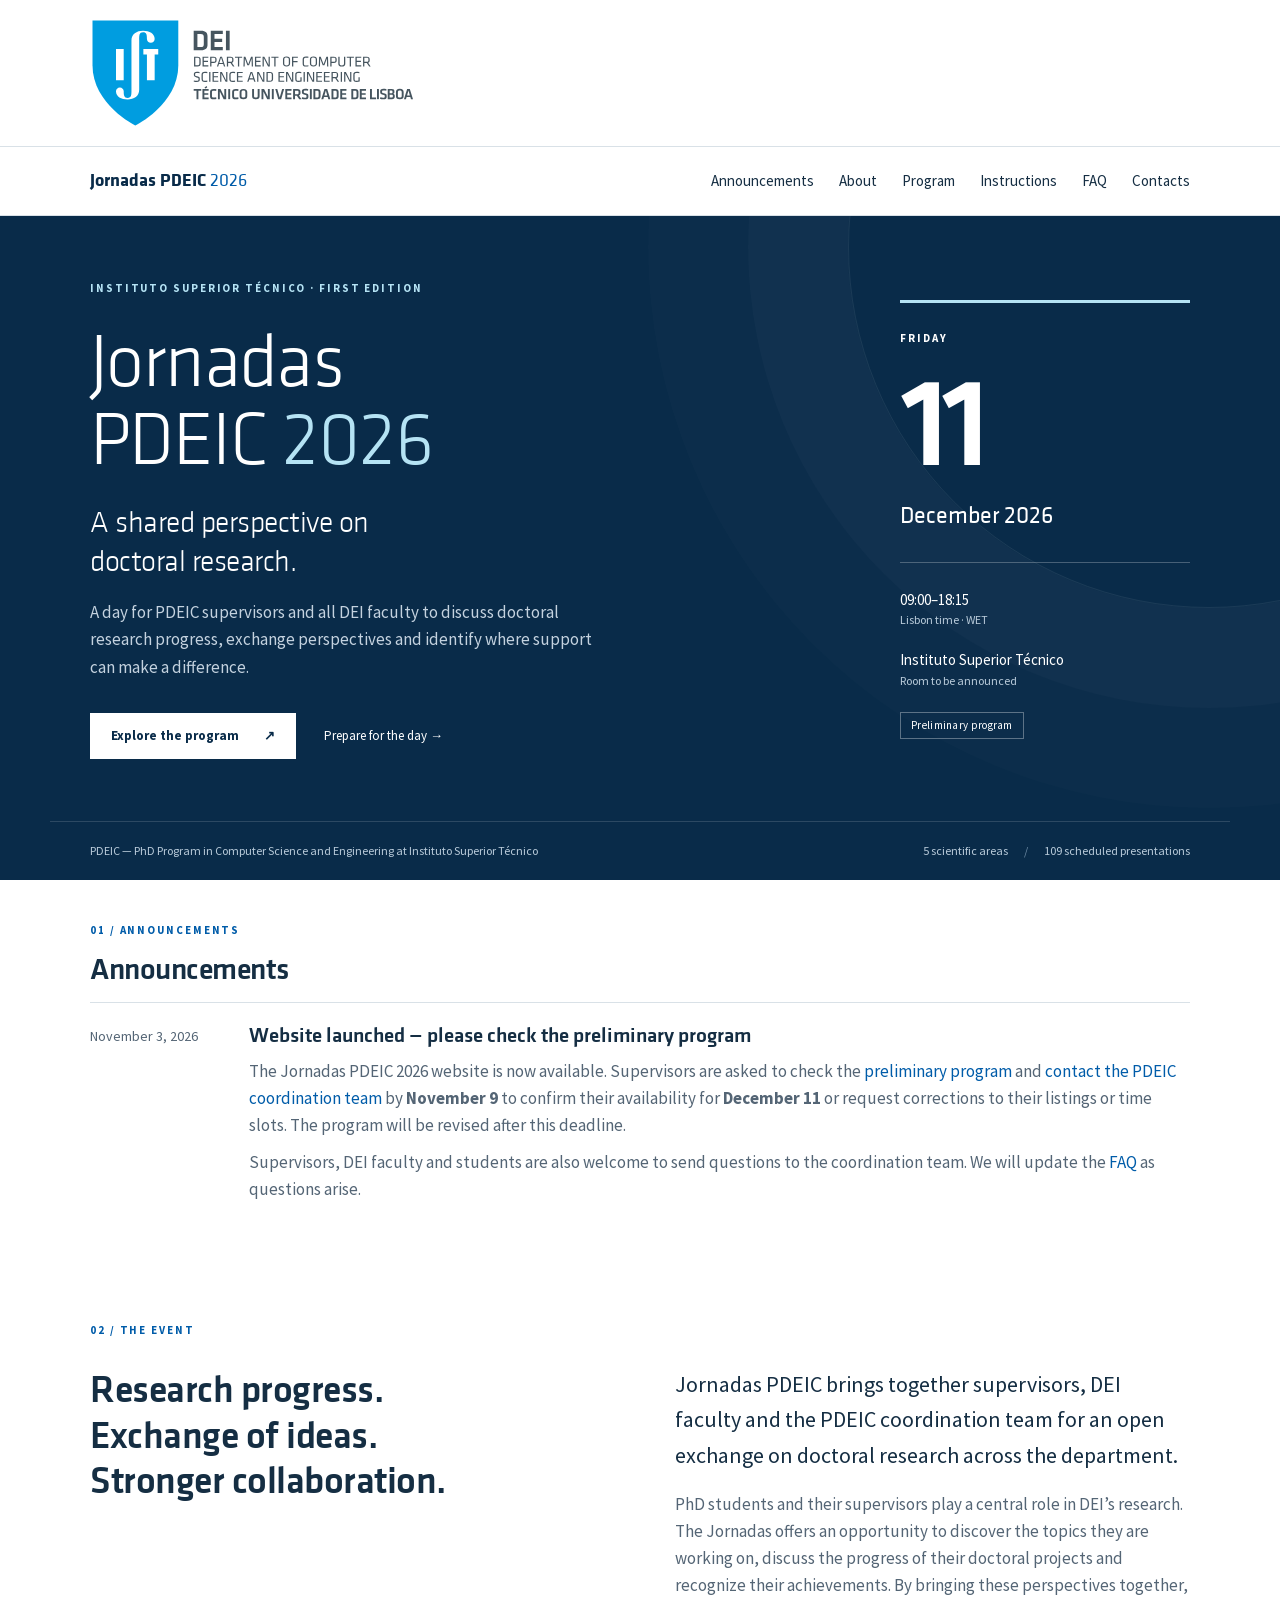
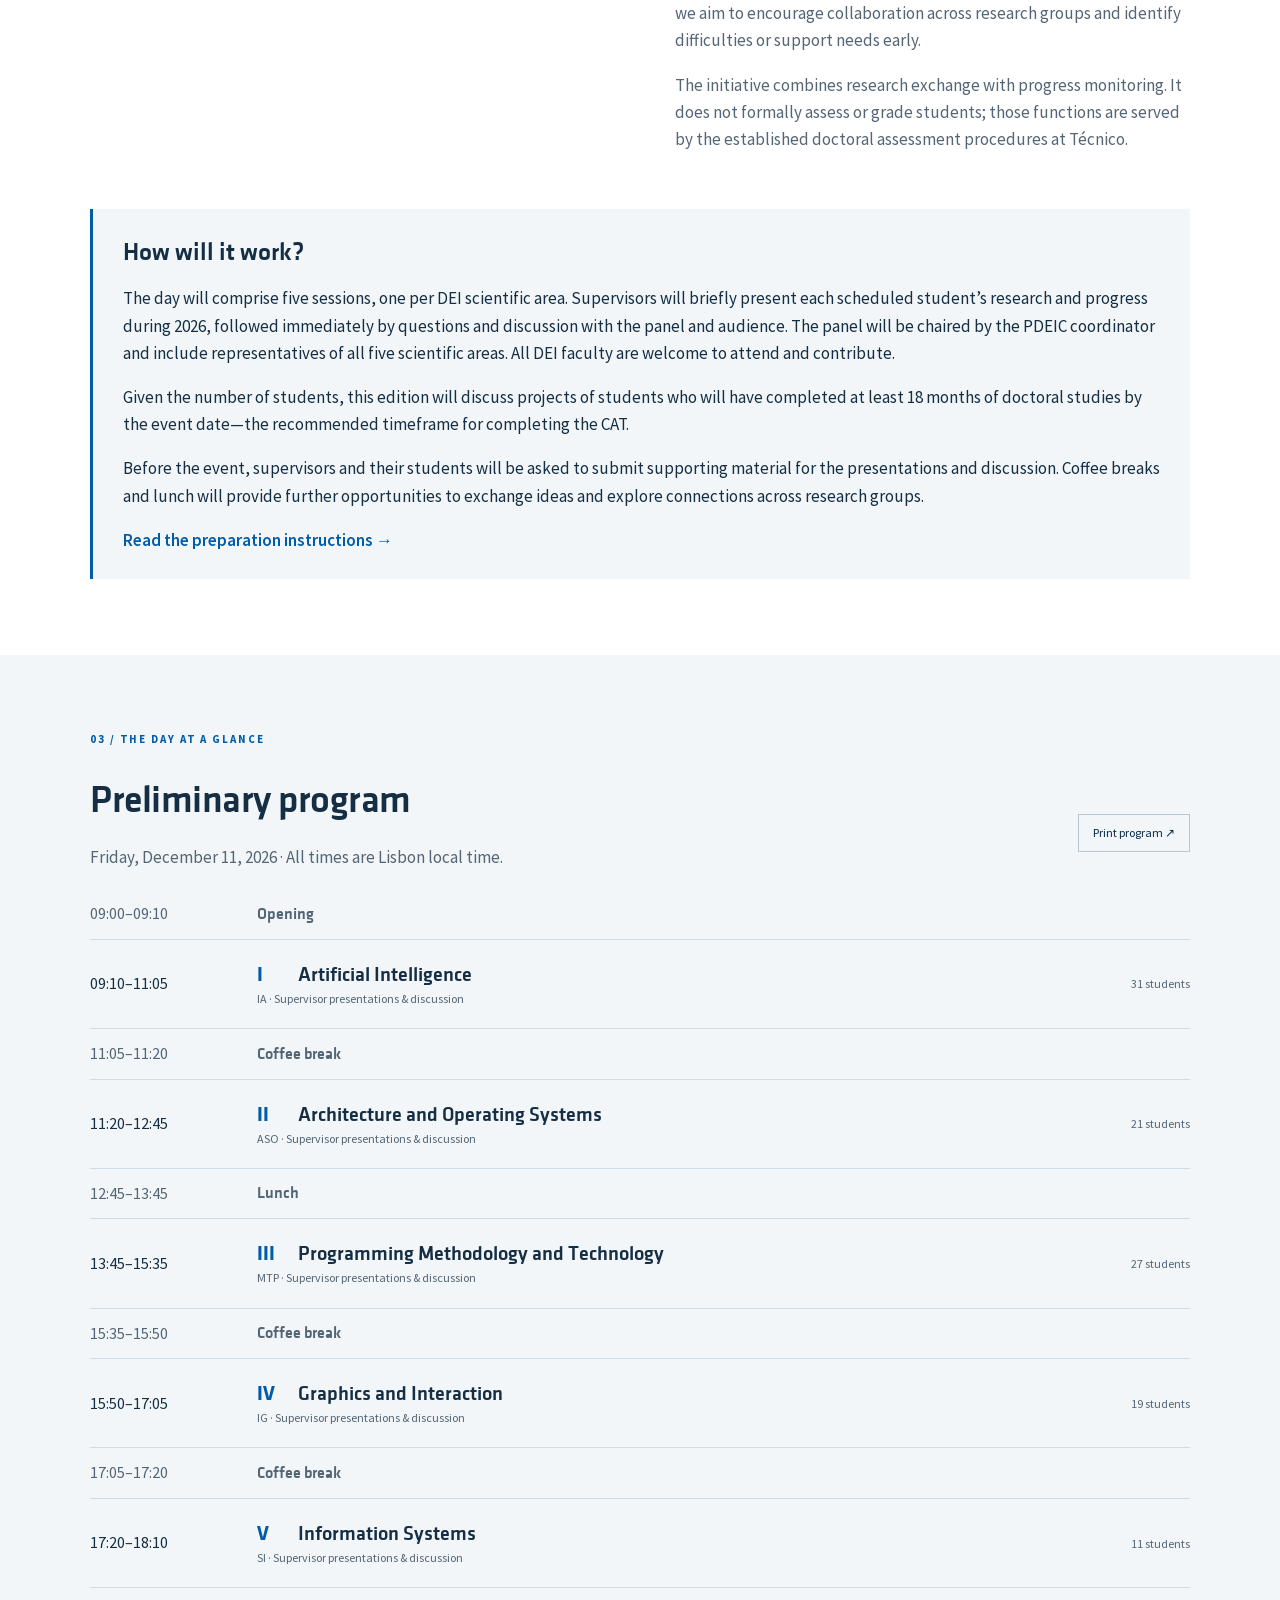
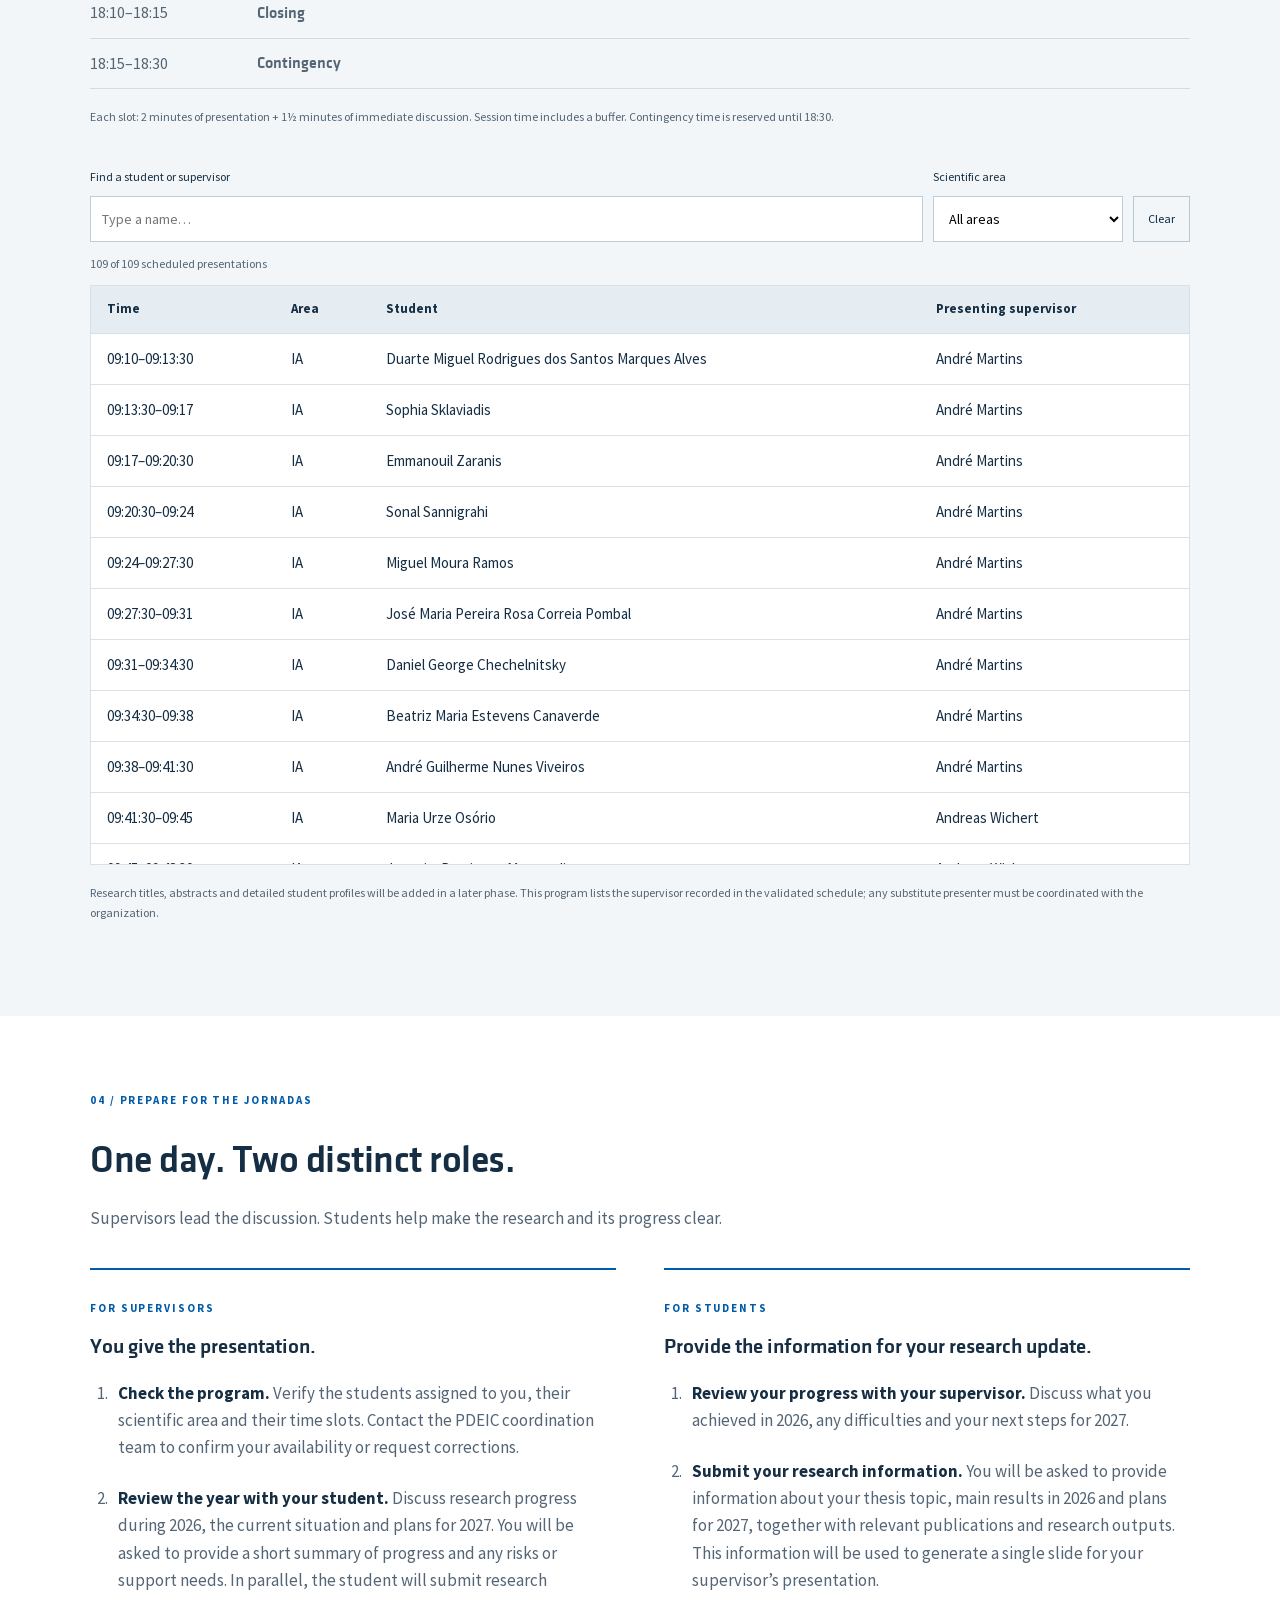
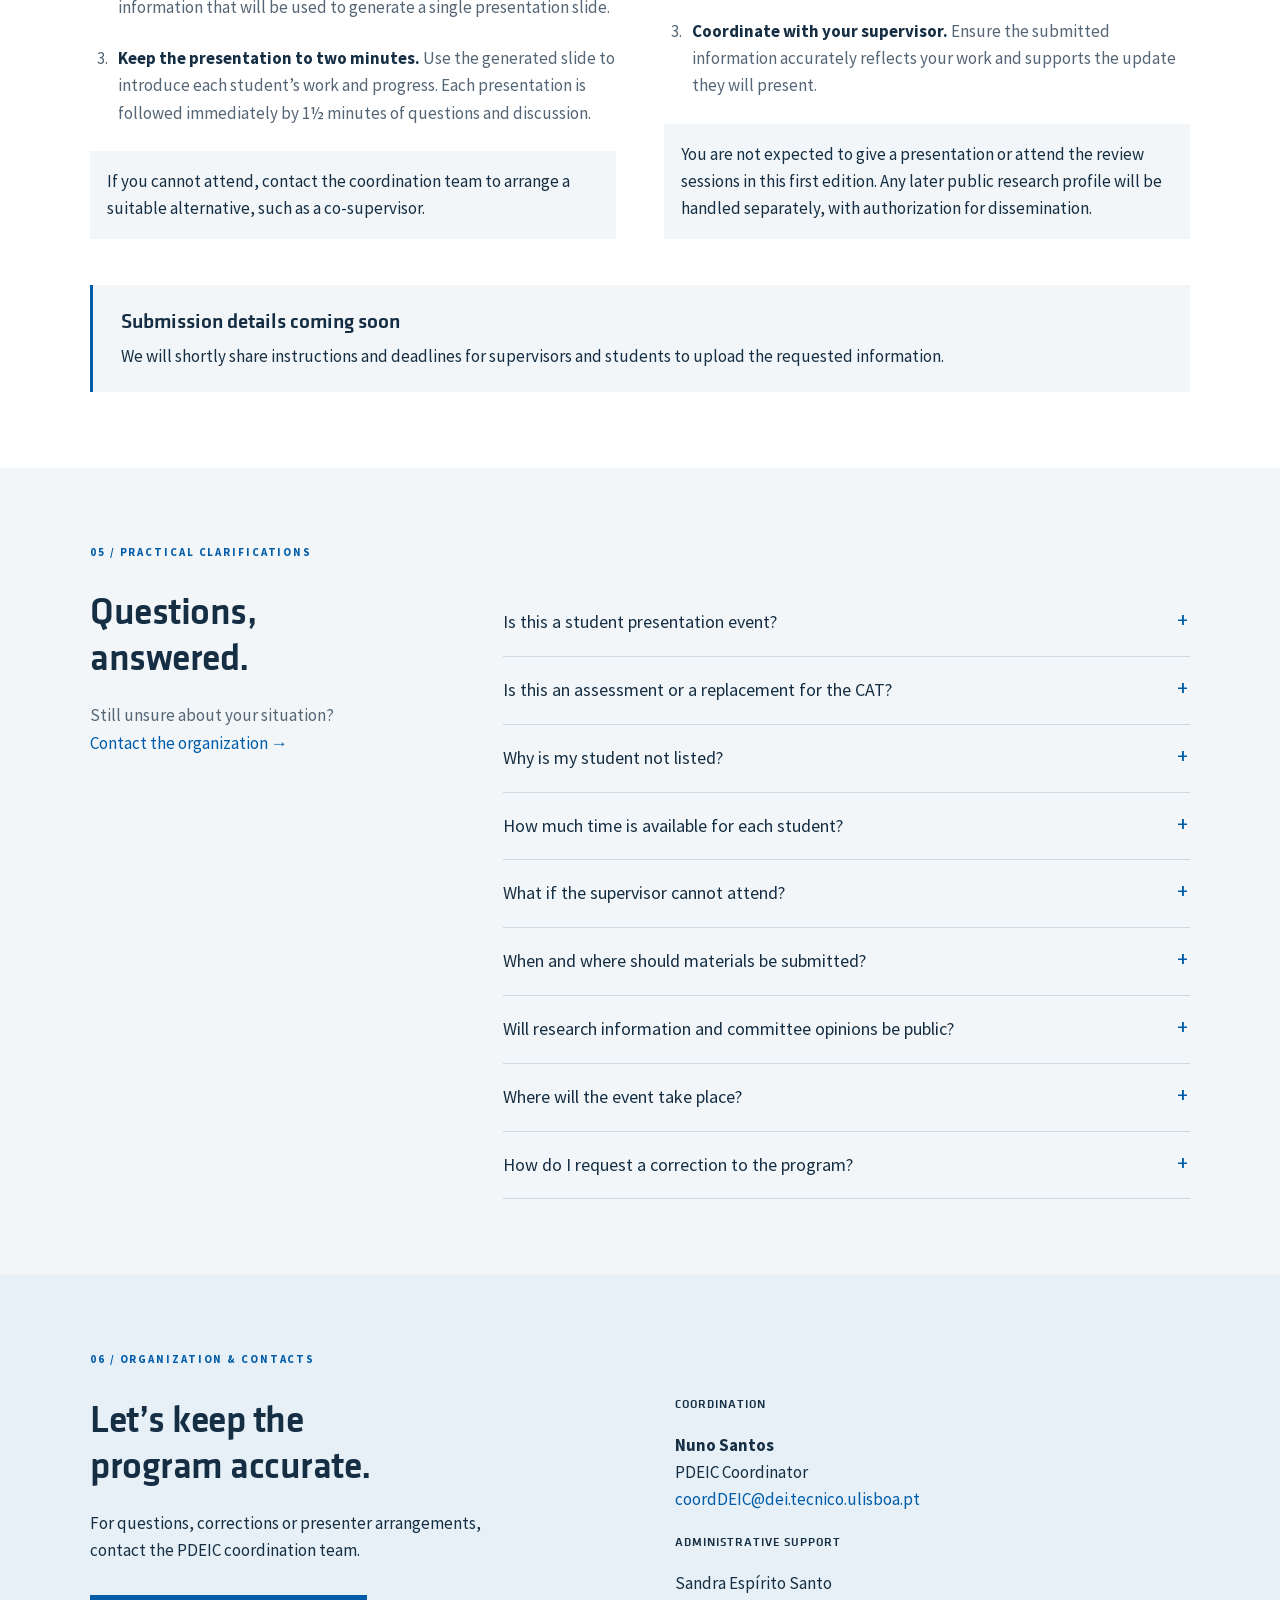
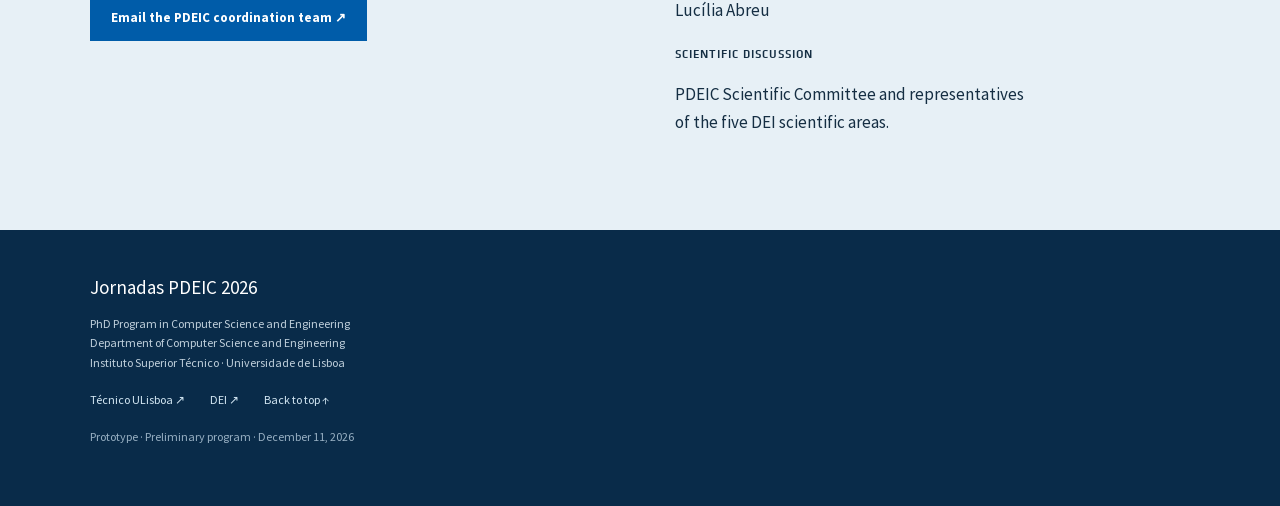
==== index.html @ 6dab2b72 "Add files via upload" ====
<!doctype html>
<html lang="en-US"><head><meta charset="utf-8"><meta name="viewport" content="width=device-width,initial-scale=1"><meta name="description" content="Jornadas PDEIC 2026 — doctoral research progress, dialogue and collaboration at Instituto Superior Técnico, 11 December 2026."><title>Jornadas PDEIC 2026 · Instituto Superior Técnico</title><link rel="stylesheet" href="styles.css"><script defer src="app.js"></script></head>
<body><a class="skip" href="#main">Skip to content</a><header><div class="institution wrap"><a class="department" href="https://dei.tecnico.ulisboa.pt/en/"><img src="assets/dei.svg" alt="Técnico — Department of Computer Science and Engineering" width="240" height="62"></a></div><div class="nav-wrap"><nav class="wrap" aria-label="Main navigation"><a class="event-mark" href="#home">Jornadas PDEIC <b>2026</b></a><button id="menu" aria-expanded="false" aria-controls="navlinks">Menu ☰</button><div id="navlinks"><a href="#announcements">Announcements</a><a href="#about">About</a><a href="#program">Program</a><a href="#instructions">Instructions</a><a href="#faq">FAQ</a><a href="#contacts">Contacts</a></div></nav></div></header>
<main id="main"><section class="hero" id="home"><div class="wrap hero-grid"><div><p class="eyebrow">INSTITUTO SUPERIOR TÉCNICO · FIRST EDITION</p><h1>Jornadas<br>PDEIC <span>2026</span></h1><p class="hero-sub">A shared perspective on<br>doctoral research.</p><p class="hero-description">A day for PDEIC supervisors and all DEI faculty to discuss doctoral research progress, exchange perspectives and identify where support can make a difference.</p><div class="actions"><a class="button" href="#program">Explore the program <span>↗</span></a><a class="text-link" href="#instructions">Prepare for the day →</a></div></div><aside class="date-panel"><span class="small-caps">FRIDAY</span><div class="date-number">11</div><div class="date-month">December 2026</div><hr><p>09:00–18:15 <span>Lisbon time · WET</span></p><p>Instituto Superior Técnico<span>Room to be announced</span></p><div class="outline-label">Preliminary program</div></aside></div><div class="wrap hero-foot"><span>PDEIC — PhD Program in Computer Science and Engineering at Instituto Superior Técnico</span><span>5 scientific areas <i> / </i> 109 scheduled presentations</span></div></section>
<section class="wrap section announcements-section" id="announcements"><div class="section-label">01 / ANNOUNCEMENTS</div><h2>Announcements</h2><div class="news-list"><article><time datetime="2026-11-03">November 3, 2026</time><div><h3>Website launched — please check the preliminary program</h3><p>The Jornadas PDEIC 2026 website is now available. Supervisors are asked to check the <a href="#program">preliminary program</a> and <a href="mailto:coordDEIC@dei.tecnico.ulisboa.pt">contact the PDEIC coordination team</a> by <strong>November 9</strong> to confirm their availability for <strong>December 11</strong> or request corrections to their listings or time slots. The program will be revised after this deadline.</p><p>Supervisors, DEI faculty and students are also welcome to send questions to the coordination team. We will update the <a href="#faq">FAQ</a> as questions arise.</p></div></article></div></section>
<section class="wrap section" id="about"><div class="section-label">02 / THE EVENT</div><div class="intro-grid"><h2>Research progress.<br>Exchange of ideas.<br>Stronger collaboration.</h2><div><p class="lead">Jornadas PDEIC brings together supervisors, DEI faculty and the PDEIC coordination team for an open exchange on doctoral research across the department.</p><p>PhD students and their supervisors play a central role in DEI’s research. The Jornadas offers an opportunity to discover the topics they are working on, discuss the progress of their doctoral projects and recognize their achievements. By bringing these perspectives together, we aim to encourage collaboration across research groups and identify difficulties or support needs early.</p><p>The initiative combines research exchange with progress monitoring. It does not formally assess or grade students; those functions are served by the established doctoral assessment procedures at Técnico.</p></div></div><div class="how-it-works"><h3>How will it work?</h3><p>The day will comprise five sessions, one per DEI scientific area. Supervisors will briefly present each scheduled student’s research and progress during 2026, followed immediately by questions and discussion with the panel and audience. The panel will be chaired by the PDEIC coordinator and include representatives of all five scientific areas. All DEI faculty are welcome to attend and contribute.</p><p>Given the number of students, this edition will discuss projects of students who will have completed at least 18 months of doctoral studies by the event date—the recommended timeframe for completing the CAT.</p><p>Before the event, supervisors and their students will be asked to submit supporting material for the presentations and discussion. Coffee breaks and lunch will provide further opportunities to exchange ideas and explore connections across research groups.</p><a href="#instructions">Read the preparation instructions →</a></div></section>
<section class="program-section" id="program"><div class="wrap section"><div class="section-label">03 / THE DAY AT A GLANCE</div><div class="section-heading"><div><h2>Preliminary program</h2><p>Friday, December 11, 2026 · All times are Lisbon local time.</p></div><button class="secondary" id="print">Print program ↗</button></div><div id="schedule"></div><noscript><p>The day opens at 09:00. Sessions: IA 09:10–11:05; ASO 11:20–12:45; MTP 13:45–15:35; IG 15:50–17:05; SI 17:20–18:10. Closing 18:10–18:15, contingency until 18:30. Enable JavaScript to view individual slots.</p></noscript><p class="fine">Each slot: 2 minutes of presentation + 1½ minutes of immediate discussion. Session time includes a buffer. Contingency time is reserved until 18:30.</p><div class="roster-tools"><label for="search">Find a student or supervisor</label><input id="search" type="search" placeholder="Type a name…" autocomplete="off"><label for="area">Scientific area</label><select id="area"><option value="">All areas</option><option>IA</option><option>ASO</option><option>MTP</option><option>IG</option><option>SI</option></select><button id="clear" class="secondary">Clear</button></div><p id="results" role="status" aria-live="polite"></p><div class="table-scroll"><table><caption class="sr-only">Individual preliminary presentation slots</caption><thead><tr><th scope="col">Time</th><th scope="col">Area</th><th scope="col">Student</th><th scope="col">Presenting supervisor</th></tr></thead><tbody id="roster"></tbody></table></div><p class="fine">Research titles, abstracts and detailed student profiles will be added in a later phase. This program lists the supervisor recorded in the validated schedule; any substitute presenter must be coordinated with the organization.</p></div></section>
<section class="wrap section" id="instructions"><div class="section-label">04 / PREPARE FOR THE JORNADAS</div><h2>One day. Two distinct roles.</h2><p class="section-intro">Supervisors lead the discussion. Students help make the research and its progress clear.</p><div class="instruction-grid"><article><span class="role">FOR SUPERVISORS</span><h3>You give the presentation.</h3><ol><li><b>Check the program.</b> Verify the students assigned to you, their scientific area and their time slots. Contact the PDEIC coordination team to confirm your availability or request corrections.</li><li><b>Review the year with your student.</b> Discuss research progress during 2026, the current situation and plans for 2027. You will be asked to provide a short summary of progress and any risks or support needs. In parallel, the student will submit research information that will be used to generate a single presentation slide.</li><li><b>Keep the presentation to two minutes.</b> Use the generated slide to introduce each student’s work and progress. Each presentation is followed immediately by 1½ minutes of questions and discussion.</li></ol><p class="note">If you cannot attend, contact the coordination team to arrange a suitable alternative, such as a co-supervisor.</p></article><article><span class="role">FOR STUDENTS</span><h3>Provide the information for your research update.</h3><ol><li><b>Review your progress with your supervisor.</b> Discuss what you achieved in 2026, any difficulties and your next steps for 2027.</li><li><b>Submit your research information.</b> You will be asked to provide information about your thesis topic, main results in 2026 and plans for 2027, together with relevant publications and research outputs. This information will be used to generate a single slide for your supervisor’s presentation.</li><li><b>Coordinate with your supervisor.</b> Ensure the submitted information accurately reflects your work and supports the update they will present.</li></ol><p class="note">You are not expected to give a presentation or attend the review sessions in this first edition. Any later public research profile will be handled separately, with authorization for dissemination.</p></article></div><div class="submission-notice"><h3>Submission details coming soon</h3><p>We will shortly share instructions and deadlines for supervisors and students to upload the requested information.</p></div></section>
<section class="faq-section"><div class="wrap section" id="faq"><div class="section-label">05 / PRACTICAL CLARIFICATIONS</div><div class="faq-grid"><div><h2>Questions,<br>answered.</h2><p>Still unsure about your situation?<br><a href="#contacts">Contact the organization →</a></p></div><div class="questions"><details><summary>Is this a student presentation event?</summary><p>No. Supervisors present the work and discuss progress with the panel and other supervisors. Students contribute supporting material and do not attend the review sessions in this first edition.</p></details><details><summary>Is this an assessment or a replacement for the CAT?</summary><p>The Jornadas supports annual progress monitoring, dialogue and follow-up. It does not replace the CAT or the thesis defense. The committee’s written opinion identifies regular progress or a need for closer monitoring.</p></details><details><summary>Why is my student not listed?</summary><p>The preliminary schedule excludes students with less than 18 months of studies on 11 December 2026. Other cases may require confirmation by the coordination team. Absence from this day’s schedule does not mean the program will stop monitoring a student’s progress. Contact the organization if a listing appears incorrect.</p></details><details><summary>How much time is available for each student?</summary><p>Each slot lasts 3½ minutes: a two-minute supervisor presentation followed immediately by 1½ minutes of discussion. Sessions also include buffer time.</p></details><details><summary>What if the supervisor cannot attend?</summary><p>Contact the coordination team in advance to arrange an alternative presenter, such as a co-supervisor. Please do not assume a substitution has been recorded until it is confirmed.</p></details><details><summary>When and where should materials be submitted?</summary><p>Detailed instructions, templates, the submission channel and deadlines will be announced. At this stage, plan to submit student research information for a generated presentation slide and a short supervisor paragraph.</p></details><details><summary>Will research information and committee opinions be public?</summary><p>Detailed research profiles are planned for a later phase. Scientific information intended for dissemination will be handled with the appropriate authorization. Confidential opinions and reserved information will not be published.</p></details><details><summary>Where will the event take place?</summary><p>The event is planned at Instituto Superior Técnico. The room and arrival instructions will be announced here.</p></details><details><summary>How do I request a correction to the program?</summary><p>Please contact the PDEIC coordination team with the student’s name, current slot and requested correction. We will collect corrections until the deadline indicated in the announcement and then revise the program. If further corrections are needed after that deadline, please contact the organization as soon as possible.</p></details></div></div></div></section>

<section class="contact-section" id="contacts"><div class="wrap section"><div class="section-label">06 / ORGANIZATION & CONTACTS</div><div class="contact-grid"><div><h2>Let’s keep the<br>program accurate.</h2><p>For questions, corrections or presenter arrangements,<br>contact the PDEIC coordination team.</p><a class="button" href="mailto:coordDEIC@dei.tecnico.ulisboa.pt">Email the PDEIC coordination team ↗</a></div><div><h3>Coordination</h3><p><b>Nuno Santos</b><br>PDEIC Coordinator<br><a href="mailto:coordDEIC@dei.tecnico.ulisboa.pt">coordDEIC@dei.tecnico.ulisboa.pt</a></p><h3>Administrative support</h3><p>Sandra Espírito Santo<br>Lucília Abreu</p><h3>Scientific discussion</h3><p>PDEIC Scientific Committee and representatives<br>of the five DEI scientific areas.</p></div></div></div></section></main>
<footer><div class="wrap"><div class="footer-name">Jornadas PDEIC 2026</div><p>PhD Program in Computer Science and Engineering<br>Department of Computer Science and Engineering<br>Instituto Superior Técnico · Universidade de Lisboa</p><div><a href="https://tecnico.ulisboa.pt/en/">Técnico ULisboa ↗</a><a href="https://dei.tecnico.ulisboa.pt/en/">DEI ↗</a><a href="#home">Back to top ↑</a></div><p class="fine">Prototype · Preliminary program · December 11, 2026</p></div></footer></body></html>
---- styles.css ----
:root{--blue:#005ca9;--navy:#092b49;--ink:#152e43;--muted:#546575;--line:#d9e1e7;--paper:#f2f6f8;--accent:#b5e3f4}*{box-sizing:border-box}html{scroll-behavior:smooth;scroll-padding-top:90px}body{margin:0;font-family:Arial,Helvetica,sans-serif;color:var(--ink);line-height:1.65;background:#fff}a{color:var(--blue);text-decoration:none}a:hover{text-decoration:underline}button,input,select{font:inherit}button,a,input,select,summary{touch-action:manipulation}a:focus-visible,button:focus-visible,input:focus-visible,select:focus-visible,summary:focus-visible{outline:3px solid #e7a529;outline-offset:5px}.wrap{max-width:1180px;margin:auto;padding-left:40px;padding-right:40px}.institution{display:flex;justify-content:space-between;align-items:center;min-height:94px}.tecnico{font-size:32px;font-weight:800;letter-spacing:-1.5px;color:var(--blue);line-height:1}.tecnico span{display:block;font-size:13px;letter-spacing:4px;margin-top:7px}.department{display:flex;gap:14px;align-items:center;font-size:35px;font-weight:700;line-height:1;color:var(--navy)}.department span{font-size:12px;font-weight:400;line-height:1.4;border-left:1px solid var(--line);padding-left:14px}.nav-wrap{border-top:1px solid var(--line);border-bottom:1px solid var(--line);background:white}nav{display:flex;justify-content:space-between;align-items:center;min-height:68px}.event-mark{font-size:16px;font-weight:bold;color:var(--navy)}.event-mark b{font-weight:400;color:var(--blue)}#navlinks{display:flex;gap:25px}#navlinks a{font-size:13px;color:var(--ink)}#menu{display:none}.hero{background:var(--navy);color:#fff;position:relative;overflow:hidden}.hero:after{content:'';position:absolute;width:720px;height:720px;border:1px solid #ffffff13;border-radius:50%;top:-330px;right:-290px;box-shadow:0 0 0 100px #ffffff05,0 0 0 200px #ffffff03;pointer-events:none}.hero-grid{display:grid;grid-template-columns:1fr 290px;gap:100px;padding-top:64px;padding-bottom:62px;position:relative;z-index:1}.eyebrow,.section-label,.small-caps,.role{font-size:11px;letter-spacing:1.9px;font-weight:700}.eyebrow{color:var(--accent);margin:0 0 25px}h1{font-size:76px;letter-spacing:-3.5px;line-height:1.03;margin:0 0 24px;font-weight:600}h1 span{color:var(--accent)}.hero-sub{font-size:28px;line-height:1.3;margin:0 0 18px;letter-spacing:-.5px}.hero-description{color:#c4d2df;font-size:15px;max-width:510px}.actions{display:flex;gap:28px;align-items:center;margin-top:32px}.button{display:inline-flex;align-items:center;justify-content:space-between;gap:25px;background:var(--blue);color:#fff;padding:13px 21px;font-size:13px;font-weight:bold;border:0}.hero .button{background:#fff;color:var(--navy)}.button:hover{text-decoration:none;background:#e2f0f8;color:var(--navy)}.text-link{color:#fff;font-size:13px}.date-panel{align-self:center;border-top:3px solid var(--accent);padding-top:20px}.date-number{font-size:128px;line-height:1.15;font-weight:500;letter-spacing:-8px}.date-month{font-size:24px}.date-panel hr{border:0;border-top:1px solid #ffffff40;margin:26px 0}.date-panel p{font-size:15px;line-height:1.5;margin:20px 0}.date-panel p span{display:block;font-size:12px;color:#b9cbda}.outline-label{border:1px solid #ffffff55;display:inline-block;padding:4px 10px;font-size:11px;letter-spacing:.3px}.hero-foot{display:flex;justify-content:space-between;padding-top:19px;padding-bottom:19px;border-top:1px solid #ffffff24;font-size:12px;color:#b9cbda}.hero-foot i{font-style:normal;margin:0 14px;color:#6c8aa4}.section{padding-top:76px;padding-bottom:76px}.section-label{color:var(--blue);margin-bottom:28px}.intro-grid{display:grid;grid-template-columns:1fr 1fr;gap:70px}h2{font-size:38px;line-height:1.2;letter-spacing:-1.2px;font-weight:500;margin:0 0 22px}p{margin:0 0 18px}.lead{font-size:19px;line-height:1.6}.intro-grid p:not(.lead){font-size:14px;color:var(--muted)}.notice{border-left:3px solid var(--blue);background:var(--paper);padding:23px 27px;display:grid;grid-template-columns:130px 1fr;gap:0 20px;margin-top:35px;font-size:14px}.notice p{margin:0}.notice a{grid-column:2;margin-top:10px;font-size:12px;font-weight:700}.program-section{background:var(--paper)}.section-heading{display:flex;align-items:center;justify-content:space-between}.section-heading p,.section-intro{color:var(--muted);font-size:14px}.secondary{border:1px solid #b7c8d4;color:var(--navy);background:transparent;padding:8px 14px;font-size:12px;cursor:pointer}.secondary:hover{background:#e2edf3}.program-note{font-size:12px;color:var(--muted);border-bottom:1px solid var(--line);padding:13px 0 25px;margin-bottom:8px}.schedule-row{display:grid;grid-template-columns:145px 1fr 100px;align-items:center;gap:22px;padding:20px 0;border-bottom:1px solid #cfdce5}.schedule-time{font-size:14px;font-variant-numeric:tabular-nums}.schedule-row h3{font-size:17px;margin:0;font-weight:500}.schedule-row small{display:block;font-size:12px;color:var(--muted)}.schedule-row .count{text-align:right;font-size:12px;color:var(--muted)}.schedule-row.break{padding:12px 0;color:var(--muted)}.schedule-row.break h3{font-size:13px}.session-code{display:inline-block;min-width:29px;font-weight:700;color:var(--blue);margin-right:12px}.session-link{color:var(--ink)}.fine{font-size:12px;color:var(--muted);line-height:1.6;margin-top:18px}.roster-tools{display:grid;grid-template-columns:1fr 190px auto;gap:10px;margin-top:40px}.roster-tools label{font-size:12px}.roster-tools label[for=search]{grid-column:1}.roster-tools label[for=area]{grid-column:2;grid-row:1}input,select{padding:11px;border:1px solid #bdcdd9;background:#fff;min-width:0;border-radius:0;font-size:14px}#search{grid-column:1;grid-row:2}#area{grid-column:2;grid-row:2}#clear{grid-column:3;grid-row:2}#results{font-size:12px;color:var(--muted);margin:12px 0}.table-scroll{overflow:auto;max-height:580px;border:1px solid var(--line);background:#fff}table{width:100%;border-collapse:collapse;font-size:12px}thead{position:sticky;top:0;background:#e5edf3;text-align:left}th,td{padding:13px 16px;border-bottom:1px solid var(--line)}td:first-child{white-space:nowrap;font-variant-numeric:tabular-nums}th{font-size:11px;font-weight:700}tbody tr:hover{background:#f5f9fc}.instruction-grid{display:grid;grid-template-columns:1fr 1fr;gap:60px;margin-top:36px}.instruction-grid article{border-top:2px solid var(--blue);padding-top:23px}.role{color:var(--blue)}h3{font-size:21px;line-height:1.4;font-weight:500;margin:12px 0 18px}.instruction-grid ol{padding-left:21px;font-size:14px;color:var(--muted)}li{padding-left:7px;margin:0 0 19px}li b{color:var(--ink)}.note{font-size:13px;padding:17px;background:var(--paper)}.follow-up{border-top:1px solid var(--line);margin-top:32px;padding-top:16px}.follow-up p{font-size:14px;max-width:850px;color:var(--muted)}.faq-section{background:var(--paper)}.faq-grid{display:grid;grid-template-columns:1fr 2fr;gap:70px}.faq-grid>div>p{font-size:14px;color:var(--muted)}details{border-bottom:1px solid #ccd9e2}summary{cursor:pointer;font-size:15px;font-weight:500;padding:19px 30px 19px 0;position:relative;list-style:none}summary::-webkit-details-marker{display:none}summary:after{content:'+';position:absolute;right:2px;color:var(--blue);font-size:22px;top:13px}details[open] summary:after{content:'−'}details p{font-size:14px;color:var(--muted);padding-right:20px}.news-list{margin-top:30px}.news-list article{display:grid;grid-template-columns:135px 1fr 25px;gap:30px;border-top:1px solid var(--line);padding:26px 0}.news-tag{font-size:10px;letter-spacing:1px;color:var(--blue);padding-top:5px;font-weight:bold}.news-list h3{margin:0 0 7px;font-size:18px}.news-list p{font-size:14px;color:var(--muted);margin:0}.news-list article>a{font-size:23px}.contact-section{background:#e7f0f6}.contact-grid{display:grid;grid-template-columns:1fr 1fr;gap:70px}.contact-grid p{font-size:14px}.contact-grid h3{font-size:12px;letter-spacing:1px;text-transform:uppercase;margin-top:0}.contact-grid .button{margin-top:12px}.contact-grid a{overflow-wrap:anywhere}footer{background:var(--navy);color:#c0d0dc;padding:42px 0;font-size:12px}.footer-name{color:white;font-size:19px;margin-bottom:12px}footer a{color:#d3e7f3;margin-right:25px}footer .fine{color:#98b0c3}.skip{position:absolute;left:15px;top:-100px;background:white;padding:10px;z-index:10}.skip:focus{top:10px}.sr-only{position:absolute;width:1px;height:1px;overflow:hidden;clip:rect(0,0,0,0)}@media(max-width:800px){.wrap{padding-left:24px;padding-right:24px}.hero-grid{gap:40px;grid-template-columns:1fr 220px}h1{font-size:60px}.hero-sub{font-size:24px}#navlinks{gap:14px}.intro-grid,.faq-grid,.contact-grid{gap:35px}.instruction-grid{gap:30px}.actions{flex-wrap:wrap;gap:18px}.schedule-row{grid-template-columns:120px 1fr 70px}.hero-foot{font-size:10px}}@media(max-width:600px){.institution{min-height:80px}.tecnico{font-size:25px}.department{font-size:28px}.department span{font-size:10px}nav{flex-wrap:wrap;min-height:60px}#menu{display:block;border:0;background:none;color:var(--navy);font-size:13px;padding:15px 0}#navlinks{display:none;width:100%;padding:10px 0 20px;flex-wrap:wrap;gap:12px 22px}#navlinks.open{display:flex}.hero-grid{grid-template-columns:1fr;padding-top:40px;padding-bottom:34px;gap:38px}h1{font-size:60px}.hero-sub br{display:none}.hero-description{font-size:14px}.date-panel{display:grid;grid-template-columns:90px 1fr;gap:0 20px;padding-top:18px}.date-panel .small-caps{grid-column:2}.date-number{grid-column:1;grid-row:1 / 4;font-size:88px;align-self:center;letter-spacing:-4px}.date-month{font-size:21px}.date-panel hr{display:none}.date-panel p{grid-column:2;margin:10px 0;font-size:14px}.outline-label{grid-column:2;justify-self:start;margin-top:8px}.hero-foot{flex-direction:column;gap:7px}.section{padding-top:48px;padding-bottom:48px}.intro-grid,.instruction-grid,.faq-grid,.contact-grid{grid-template-columns:1fr;gap:24px}h2{font-size:32px}.intro-grid h2 br{display:none}.notice{grid-template-columns:1fr;padding:20px;gap:8px}.notice a{grid-column:1}.section-heading{align-items:start;gap:15px}.section-heading h2{font-size:29px}.secondary{white-space:nowrap;font-size:11px}.schedule-row{grid-template-columns:99px 1fr;gap:12px}.schedule-row h3{font-size:14px}.schedule-time{font-size:12px}.schedule-row .count{grid-column:2;text-align:left;margin-top:-8px}.schedule-row.break .count{display:none}.session-code{min-width:20px;margin-right:7px}.roster-tools{grid-template-columns:1fr 100px}.roster-tools #clear{grid-column:2;grid-row:3}.news-list article{grid-template-columns:1fr 20px;gap:10px}.news-tag{grid-column:1 / -1}.news-list article>div{grid-column:1}.contact-grid{gap:40px}.table-scroll{max-height:450px}th,td{padding:11px}table{min-width:650px}.faq-grid{gap:12px}.section-label{font-size:10px}}@media print{header,.hero,.notice,#about,#instructions,.faq-section,#announcements,.contact-section,footer,.roster-tools,#print{display:none}.wrap{padding:0;max-width:none}.section{padding:0}.program-section{background:white}.table-scroll{max-height:none;overflow:visible;border:0}thead{position:static}table{font-size:9px}th,td{padding:5px}tr{break-inside:avoid}.schedule-row{padding:6px 0}.program-note{padding:5px 0}.section-heading h2{font-size:25px}a{color:inherit}body{font-size:10px}}

.institution img{display:block;max-width:100%;object-fit:contain;object-position:left center}.department img{object-position:right center}@media(max-width:600px){.tecnico img{width:145px}.department img{width:175px}.institution{gap:22px}}@media(prefers-reduced-motion:reduce){html{scroll-behavior:auto}}

/* Version 2: institutional typography and updated hierarchy */
body{font-family:'Source Sans Pro',Arial,sans-serif;font-size:17px;line-height:1.6}
h1,h2,h3,.event-mark,.date-number,.date-month{font-family:'Klavika','Source Sans Pro',sans-serif}
h1{font-weight:300;letter-spacing:-1.6px}h2{font-weight:500;letter-spacing:-.5px}h3{font-weight:500}
.institution{justify-content:flex-start;min-height:115px;padding-top:18px;padding-bottom:18px}.institution .department img{width:390px;height:78px;object-position:left center}.institution .department{display:block}
#navlinks a{font-size:15px}.event-mark{font-size:18px}.hero-description{font-size:17px}.hero-sub{font-family:'Klavika','Source Sans Pro',sans-serif;font-weight:300;font-size:30px}.hero-foot{gap:28px}.hero-foot>span:first-child{max-width:650px}.hero-foot>span:last-child{white-space:nowrap}
.intro-grid p:not(.lead),.section-heading p,.section-intro,.instruction-grid ol,.note,.faq-grid>div>p,details p,.contact-grid p,.news-list p{font-size:17px}.lead{font-size:22px}summary{font-size:18px}.instruction-grid{gap:48px}.instruction-grid li{margin-bottom:24px}
.how-it-works{margin-top:38px;padding:25px 30px;background:var(--paper);border-left:3px solid var(--blue)}.how-it-works h3{margin:0 0 16px;font-size:25px}.how-it-works p{font-size:17px;margin-bottom:17px}.how-it-works a{font-weight:600}
.submission-notice{margin-top:28px;padding:22px 28px;background:var(--paper);border-left:3px solid var(--blue)}.submission-notice h3{margin:0 0 6px;font-size:21px}.submission-notice p{margin:0;font-size:17px}
.announcements-section{padding-top:42px;padding-bottom:42px}.announcements-section .section-label{margin-bottom:12px}.announcements-section h2{font-size:30px;margin-bottom:15px}.news-list{margin-top:12px}.news-list article{grid-template-columns:135px 1fr;gap:24px;padding:18px 0 0}.news-list time{font-size:14px;color:var(--muted);padding-top:4px}.news-list h3{font-size:21px}.news-list p{margin-bottom:10px}.news-list p:last-child{margin-bottom:0}
.schedule-row h3{font-size:20px}.schedule-row.break h3{font-size:16px}.schedule-time{font-size:16px}table{font-size:15px}th{font-size:13px}.contact-grid h3{margin-top:22px}.contact-grid h3:first-child{margin-top:0}
@media(max-width:800px){.hero-foot{flex-wrap:wrap}.hero-grid{gap:50px}.institution .department img{width:350px}}
@media(max-width:600px){.institution{min-height:99px}.institution .department img{width:310px;height:65px;max-width:100%}.hero-sub{font-size:27px}.intro-grid p:not(.lead),.instruction-grid ol,.note,details p,.contact-grid p,.news-list p,.how-it-works p,.submission-notice p{font-size:16px}.lead{font-size:20px}.how-it-works{padding:22px}.news-list article{grid-template-columns:1fr;gap:8px}.news-list article>div{grid-column:1}.news-list time{padding:0}.hero-foot>span:last-child{white-space:normal}.instruction-grid{gap:28px}summary{font-size:17px}}
@media print{.announcements-section{display:none}table{font-size:10px}.schedule-row h3{font-size:15px}}
@font-face{font-family:'Klavika';font-style:normal;font-weight:300;font-display:swap;src:url('assets/fonts/klavika-300.woff')}
@font-face{font-family:'Klavika';font-style:normal;font-weight:400;font-display:swap;src:url('assets/fonts/klavika-400.woff')}
@font-face{font-family:'Klavika';font-style:normal;font-weight:500;font-display:swap;src:url('assets/fonts/klavika-500.woff')}
@font-face{font-family:'Klavika';font-style:normal;font-weight:600;font-display:swap;src:url('assets/fonts/klavika-600.woff')}
@font-face{font-family:'Source Sans Pro';font-style:normal;font-weight:400;font-display:swap;src:url('assets/fonts/source-sans-pro-400.woff2')}
@font-face{font-family:'Source Sans Pro';font-style:normal;font-weight:600;font-display:swap;src:url('assets/fonts/source-sans-pro-600.woff2')}
@font-face{font-family:'Source Sans Pro';font-style:normal;font-weight:700;font-display:swap;src:url('assets/fonts/source-sans-pro-700.woff2')}

.institution .department img{width:390px;height:auto;max-height:110px}@media(max-width:600px){.institution .department img{width:310px;height:auto;max-height:90px}}
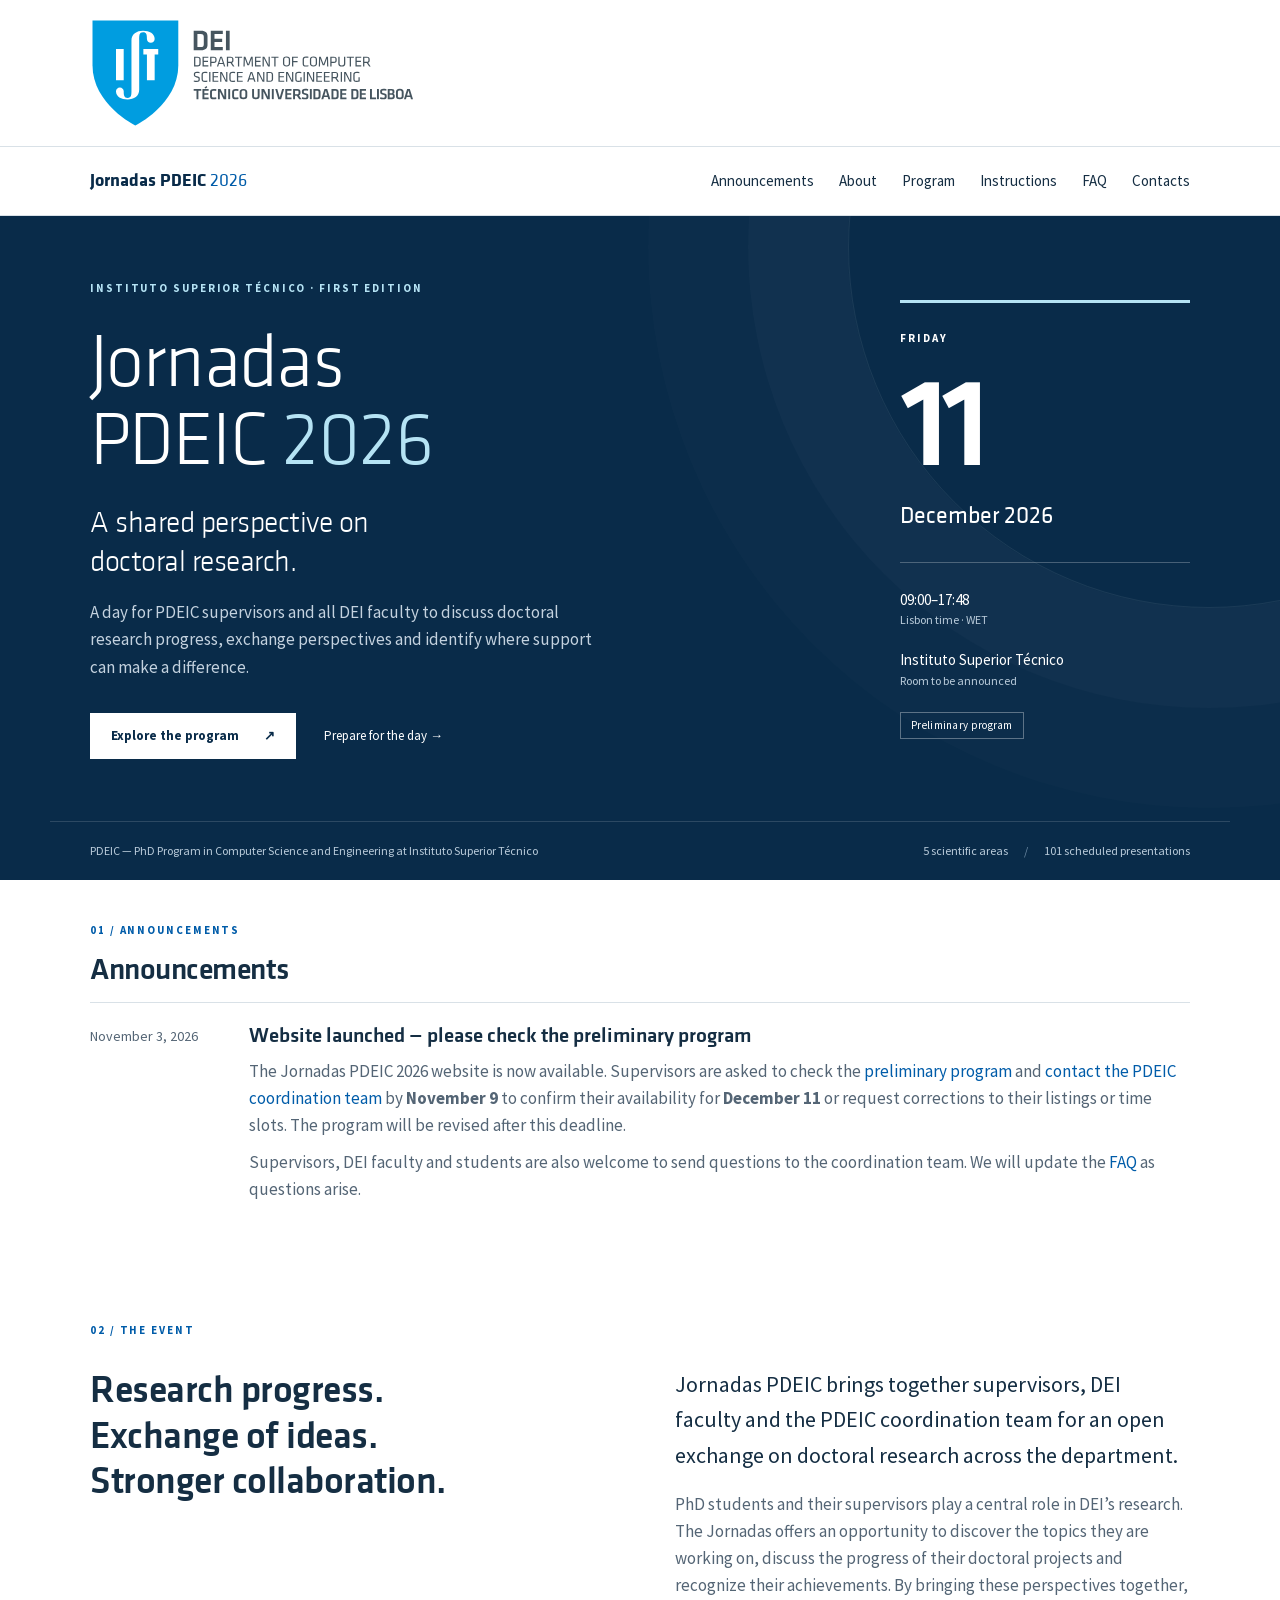
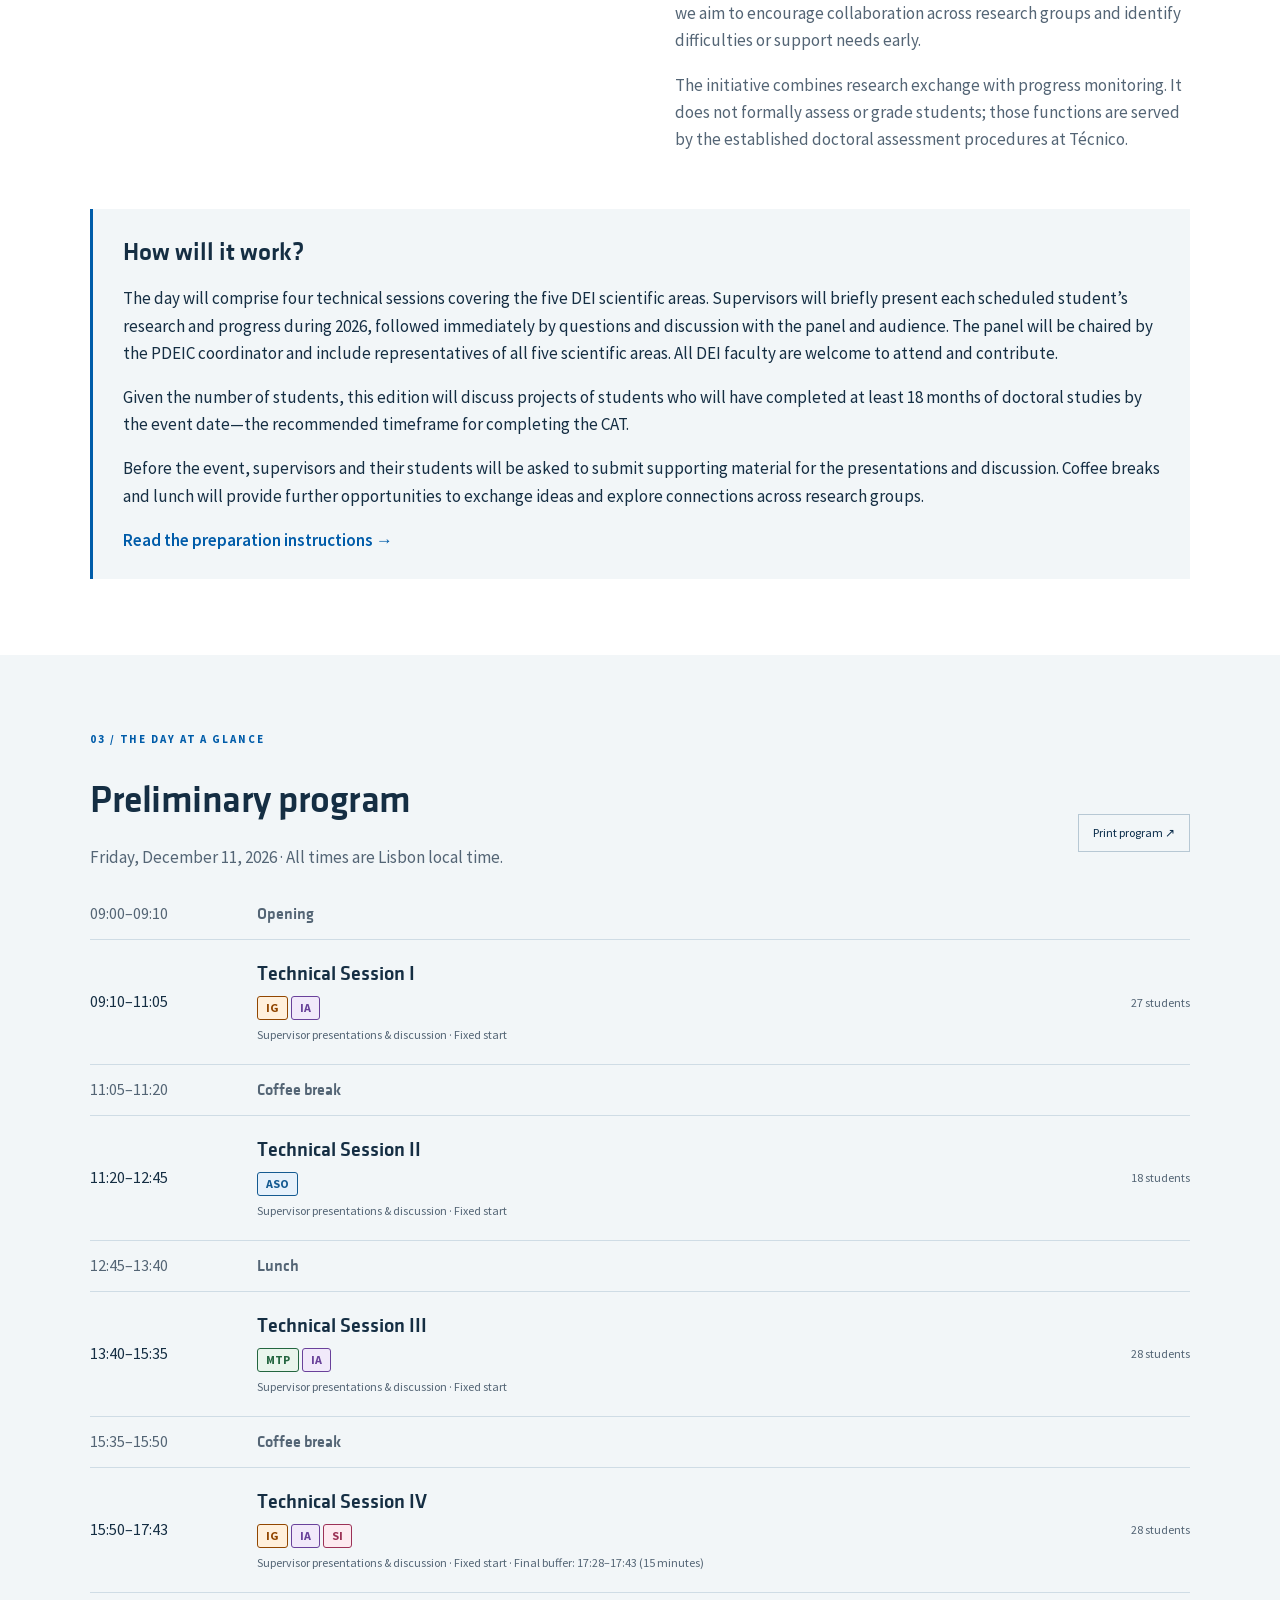
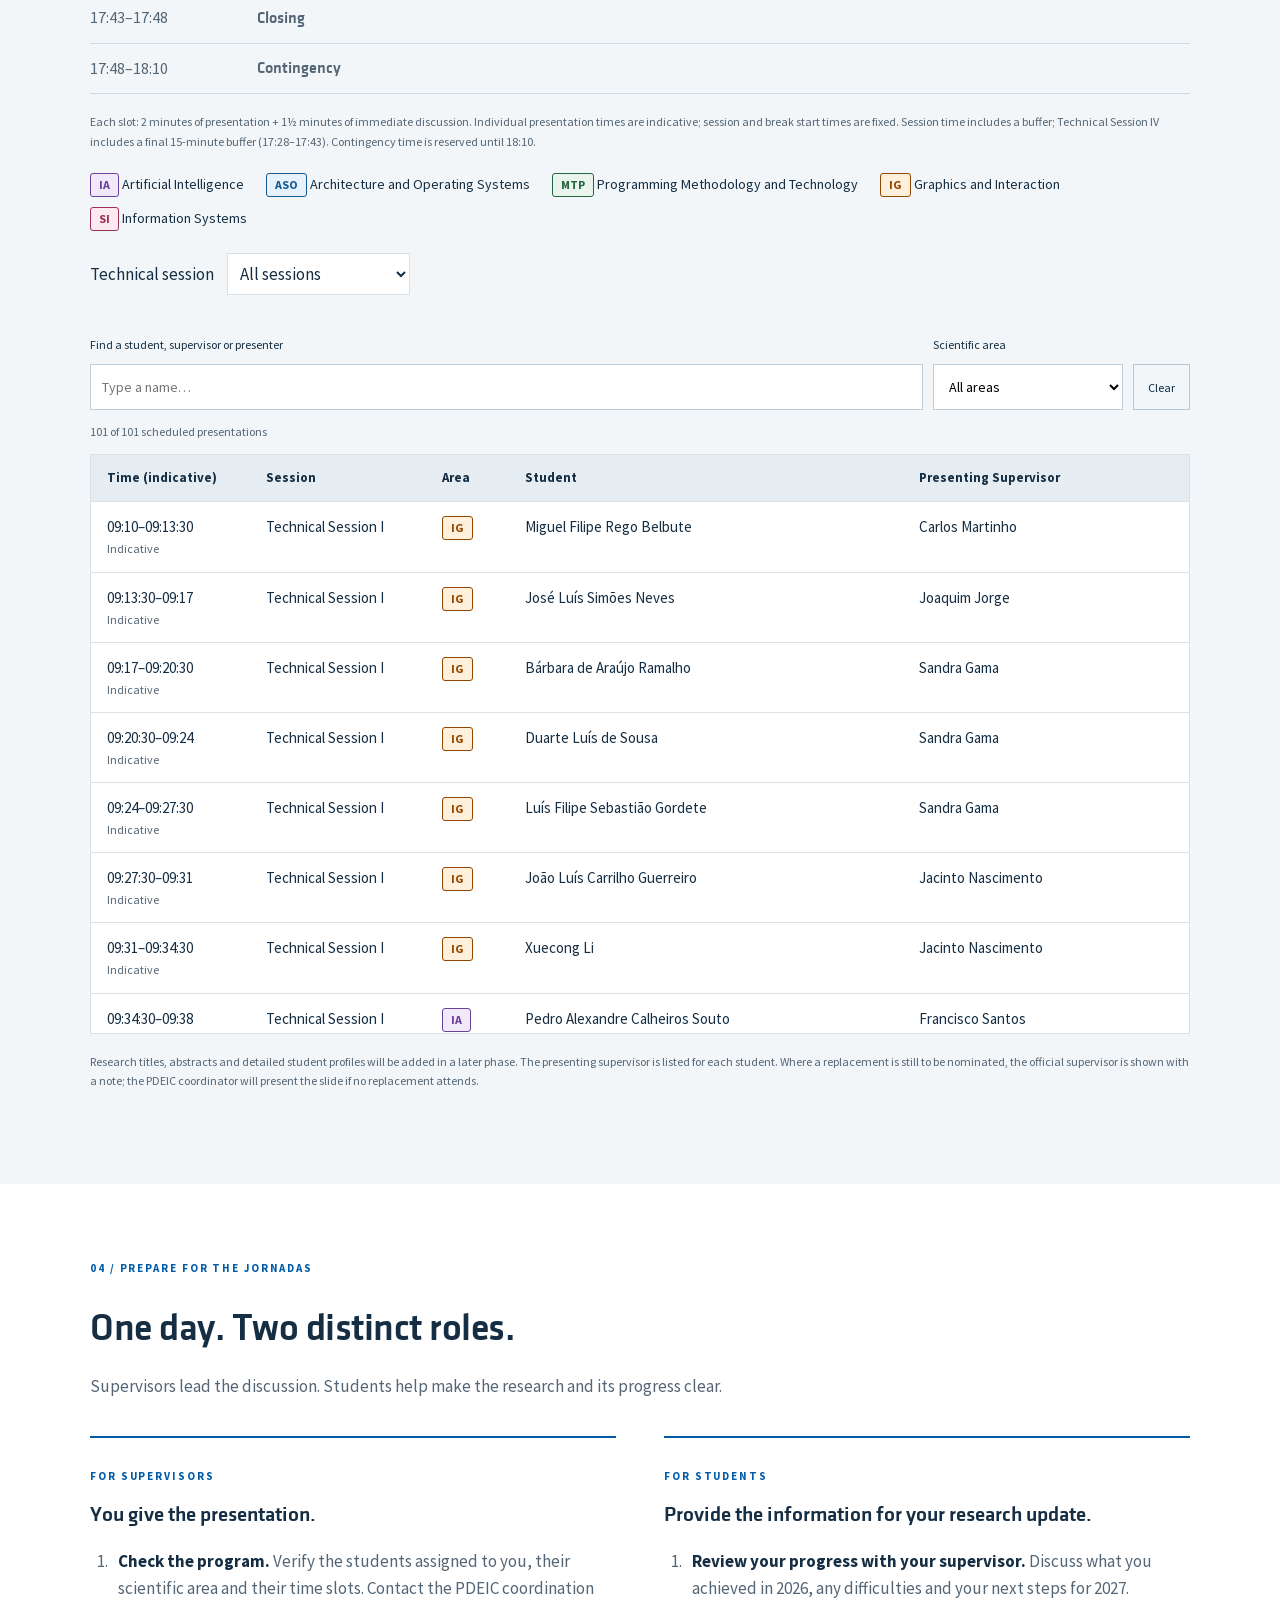
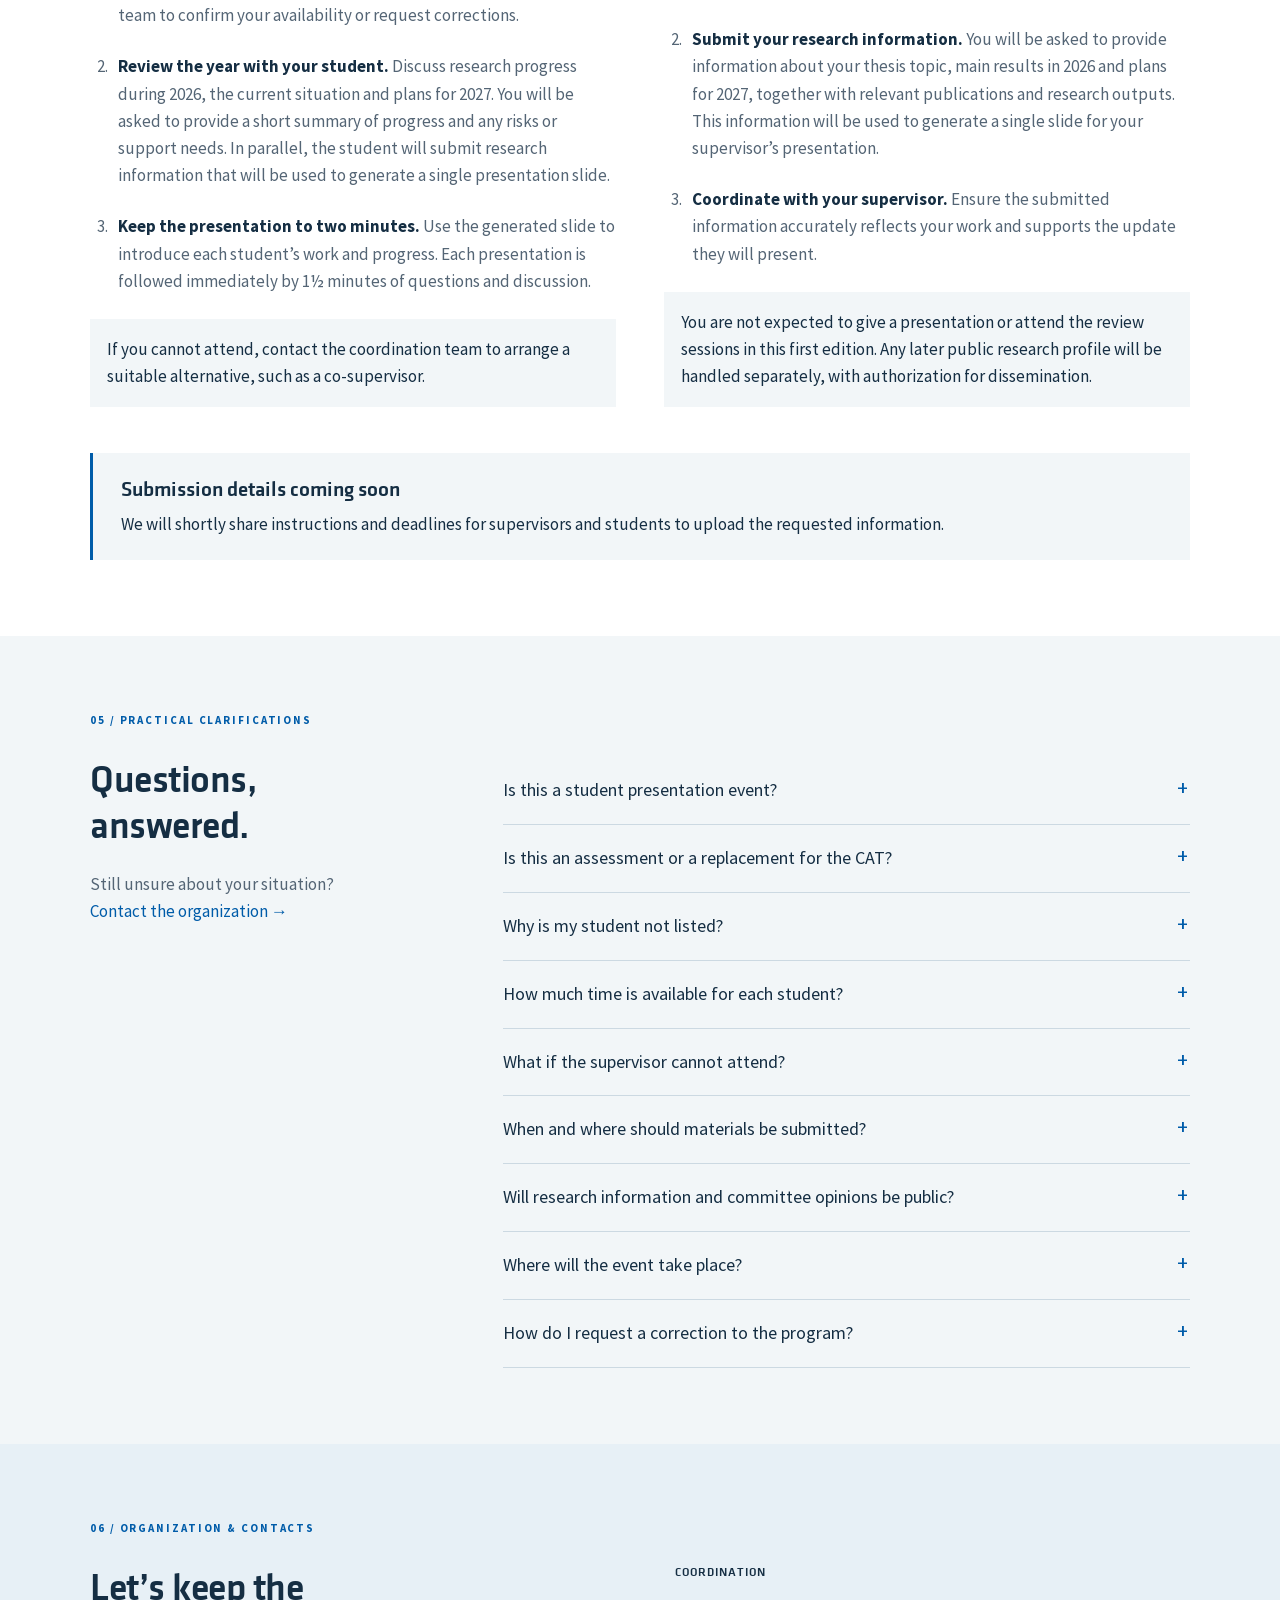
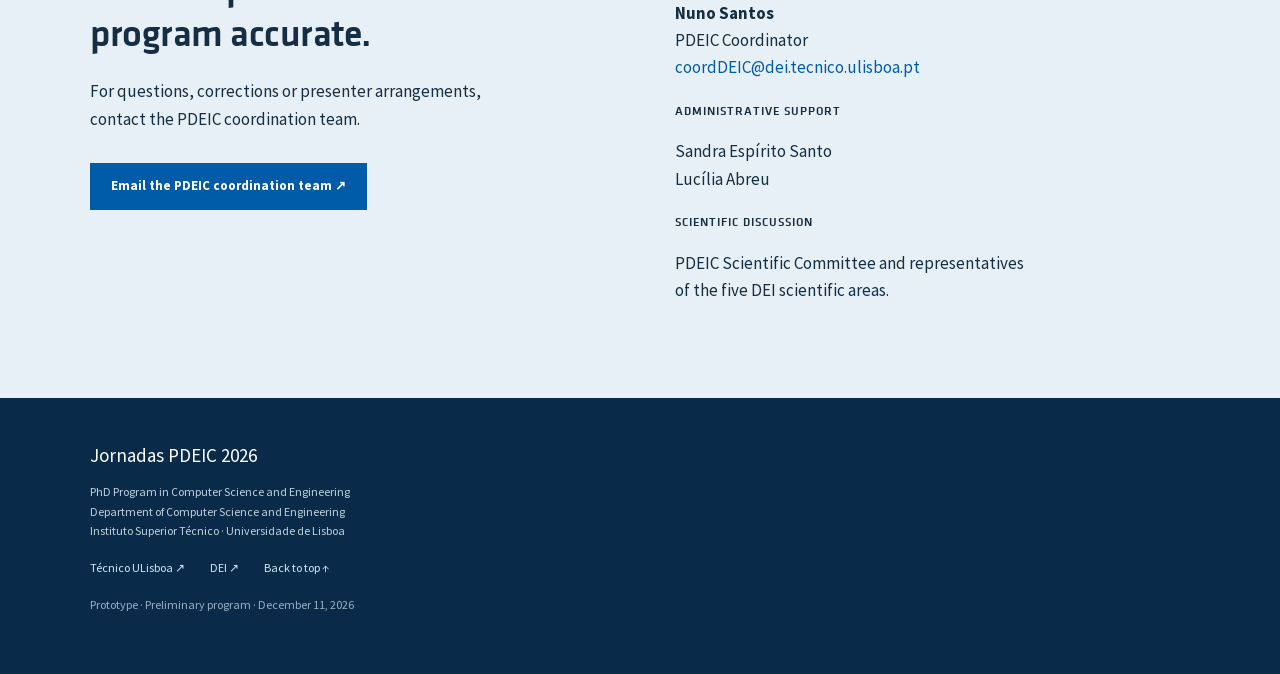
==== commit bab024aa: "Update preliminary program and session schedule" ====
--- a/index.html
+++ b/index.html
@@ -1,10 +1,10 @@
 <!doctype html>
 <html lang="en-US"><head><meta charset="utf-8"><meta name="viewport" content="width=device-width,initial-scale=1"><meta name="description" content="Jornadas PDEIC 2026 — doctoral research progress, dialogue and collaboration at Instituto Superior Técnico, 11 December 2026."><title>Jornadas PDEIC 2026 · Instituto Superior Técnico</title><link rel="stylesheet" href="styles.css"><script defer src="app.js"></script></head>
 <body><a class="skip" href="#main">Skip to content</a><header><div class="institution wrap"><a class="department" href="https://dei.tecnico.ulisboa.pt/en/"><img src="assets/dei.svg" alt="Técnico — Department of Computer Science and Engineering" width="240" height="62"></a></div><div class="nav-wrap"><nav class="wrap" aria-label="Main navigation"><a class="event-mark" href="#home">Jornadas PDEIC <b>2026</b></a><button id="menu" aria-expanded="false" aria-controls="navlinks">Menu ☰</button><div id="navlinks"><a href="#announcements">Announcements</a><a href="#about">About</a><a href="#program">Program</a><a href="#instructions">Instructions</a><a href="#faq">FAQ</a><a href="#contacts">Contacts</a></div></nav></div></header>
-<main id="main"><section class="hero" id="home"><div class="wrap hero-grid"><div><p class="eyebrow">INSTITUTO SUPERIOR TÉCNICO · FIRST EDITION</p><h1>Jornadas<br>PDEIC <span>2026</span></h1><p class="hero-sub">A shared perspective on<br>doctoral research.</p><p class="hero-description">A day for PDEIC supervisors and all DEI faculty to discuss doctoral research progress, exchange perspectives and identify where support can make a difference.</p><div class="actions"><a class="button" href="#program">Explore the program <span>↗</span></a><a class="text-link" href="#instructions">Prepare for the day →</a></div></div><aside class="date-panel"><span class="small-caps">FRIDAY</span><div class="date-number">11</div><div class="date-month">December 2026</div><hr><p>09:00–18:15 <span>Lisbon time · WET</span></p><p>Instituto Superior Técnico<span>Room to be announced</span></p><div class="outline-label">Preliminary program</div></aside></div><div class="wrap hero-foot"><span>PDEIC — PhD Program in Computer Science and Engineering at Instituto Superior Técnico</span><span>5 scientific areas <i> / </i> 109 scheduled presentations</span></div></section>
+<main id="main"><section class="hero" id="home"><div class="wrap hero-grid"><div><p class="eyebrow">INSTITUTO SUPERIOR TÉCNICO · FIRST EDITION</p><h1>Jornadas<br>PDEIC <span>2026</span></h1><p class="hero-sub">A shared perspective on<br>doctoral research.</p><p class="hero-description">A day for PDEIC supervisors and all DEI faculty to discuss doctoral research progress, exchange perspectives and identify where support can make a difference.</p><div class="actions"><a class="button" href="#program">Explore the program <span>↗</span></a><a class="text-link" href="#instructions">Prepare for the day →</a></div></div><aside class="date-panel"><span class="small-caps">FRIDAY</span><div class="date-number">11</div><div class="date-month">December 2026</div><hr><p>09:00–17:48 <span>Lisbon time · WET</span></p><p>Instituto Superior Técnico<span>Room to be announced</span></p><div class="outline-label">Preliminary program</div></aside></div><div class="wrap hero-foot"><span>PDEIC — PhD Program in Computer Science and Engineering at Instituto Superior Técnico</span><span>5 scientific areas <i> / </i> 101 scheduled presentations</span></div></section>
 <section class="wrap section announcements-section" id="announcements"><div class="section-label">01 / ANNOUNCEMENTS</div><h2>Announcements</h2><div class="news-list"><article><time datetime="2026-11-03">November 3, 2026</time><div><h3>Website launched — please check the preliminary program</h3><p>The Jornadas PDEIC 2026 website is now available. Supervisors are asked to check the <a href="#program">preliminary program</a> and <a href="mailto:coordDEIC@dei.tecnico.ulisboa.pt">contact the PDEIC coordination team</a> by <strong>November 9</strong> to confirm their availability for <strong>December 11</strong> or request corrections to their listings or time slots. The program will be revised after this deadline.</p><p>Supervisors, DEI faculty and students are also welcome to send questions to the coordination team. We will update the <a href="#faq">FAQ</a> as questions arise.</p></div></article></div></section>
-<section class="wrap section" id="about"><div class="section-label">02 / THE EVENT</div><div class="intro-grid"><h2>Research progress.<br>Exchange of ideas.<br>Stronger collaboration.</h2><div><p class="lead">Jornadas PDEIC brings together supervisors, DEI faculty and the PDEIC coordination team for an open exchange on doctoral research across the department.</p><p>PhD students and their supervisors play a central role in DEI’s research. The Jornadas offers an opportunity to discover the topics they are working on, discuss the progress of their doctoral projects and recognize their achievements. By bringing these perspectives together, we aim to encourage collaboration across research groups and identify difficulties or support needs early.</p><p>The initiative combines research exchange with progress monitoring. It does not formally assess or grade students; those functions are served by the established doctoral assessment procedures at Técnico.</p></div></div><div class="how-it-works"><h3>How will it work?</h3><p>The day will comprise five sessions, one per DEI scientific area. Supervisors will briefly present each scheduled student’s research and progress during 2026, followed immediately by questions and discussion with the panel and audience. The panel will be chaired by the PDEIC coordinator and include representatives of all five scientific areas. All DEI faculty are welcome to attend and contribute.</p><p>Given the number of students, this edition will discuss projects of students who will have completed at least 18 months of doctoral studies by the event date—the recommended timeframe for completing the CAT.</p><p>Before the event, supervisors and their students will be asked to submit supporting material for the presentations and discussion. Coffee breaks and lunch will provide further opportunities to exchange ideas and explore connections across research groups.</p><a href="#instructions">Read the preparation instructions →</a></div></section>
-<section class="program-section" id="program"><div class="wrap section"><div class="section-label">03 / THE DAY AT A GLANCE</div><div class="section-heading"><div><h2>Preliminary program</h2><p>Friday, December 11, 2026 · All times are Lisbon local time.</p></div><button class="secondary" id="print">Print program ↗</button></div><div id="schedule"></div><noscript><p>The day opens at 09:00. Sessions: IA 09:10–11:05; ASO 11:20–12:45; MTP 13:45–15:35; IG 15:50–17:05; SI 17:20–18:10. Closing 18:10–18:15, contingency until 18:30. Enable JavaScript to view individual slots.</p></noscript><p class="fine">Each slot: 2 minutes of presentation + 1½ minutes of immediate discussion. Session time includes a buffer. Contingency time is reserved until 18:30.</p><div class="roster-tools"><label for="search">Find a student or supervisor</label><input id="search" type="search" placeholder="Type a name…" autocomplete="off"><label for="area">Scientific area</label><select id="area"><option value="">All areas</option><option>IA</option><option>ASO</option><option>MTP</option><option>IG</option><option>SI</option></select><button id="clear" class="secondary">Clear</button></div><p id="results" role="status" aria-live="polite"></p><div class="table-scroll"><table><caption class="sr-only">Individual preliminary presentation slots</caption><thead><tr><th scope="col">Time</th><th scope="col">Area</th><th scope="col">Student</th><th scope="col">Presenting supervisor</th></tr></thead><tbody id="roster"></tbody></table></div><p class="fine">Research titles, abstracts and detailed student profiles will be added in a later phase. This program lists the supervisor recorded in the validated schedule; any substitute presenter must be coordinated with the organization.</p></div></section>
+<section class="wrap section" id="about"><div class="section-label">02 / THE EVENT</div><div class="intro-grid"><h2>Research progress.<br>Exchange of ideas.<br>Stronger collaboration.</h2><div><p class="lead">Jornadas PDEIC brings together supervisors, DEI faculty and the PDEIC coordination team for an open exchange on doctoral research across the department.</p><p>PhD students and their supervisors play a central role in DEI’s research. The Jornadas offers an opportunity to discover the topics they are working on, discuss the progress of their doctoral projects and recognize their achievements. By bringing these perspectives together, we aim to encourage collaboration across research groups and identify difficulties or support needs early.</p><p>The initiative combines research exchange with progress monitoring. It does not formally assess or grade students; those functions are served by the established doctoral assessment procedures at Técnico.</p></div></div><div class="how-it-works"><h3>How will it work?</h3><p>The day will comprise four technical sessions covering the five DEI scientific areas. Supervisors will briefly present each scheduled student’s research and progress during 2026, followed immediately by questions and discussion with the panel and audience. The panel will be chaired by the PDEIC coordinator and include representatives of all five scientific areas. All DEI faculty are welcome to attend and contribute.</p><p>Given the number of students, this edition will discuss projects of students who will have completed at least 18 months of doctoral studies by the event date—the recommended timeframe for completing the CAT.</p><p>Before the event, supervisors and their students will be asked to submit supporting material for the presentations and discussion. Coffee breaks and lunch will provide further opportunities to exchange ideas and explore connections across research groups.</p><a href="#instructions">Read the preparation instructions →</a></div></section>
+<section class="program-section" id="program"><div class="wrap section"><div class="section-label">03 / THE DAY AT A GLANCE</div><div class="section-heading"><div><h2>Preliminary program</h2><p>Friday, December 11, 2026 · All times are Lisbon local time.</p></div><button class="secondary" id="print">Print program ↗</button></div><div id="schedule"></div><noscript><p>The day opens at 09:00. Technical Session I: 09:10–11:05; II: 11:20–12:45; III: 13:40–15:35; IV: 15:50–17:43 (including a final 15-minute buffer). Coffee breaks: 11:05–11:20 and 15:35–15:50. Lunch: 12:45–13:40. Closing: 17:43–17:48; contingency until 18:10. Enable JavaScript to view individual indicative slots.</p></noscript><p class="fine">Each slot: 2 minutes of presentation + 1½ minutes of immediate discussion. Individual presentation times are indicative; session and break start times are fixed. Session time includes a buffer; Technical Session IV includes a final 15-minute buffer (17:28–17:43). Contingency time is reserved until 18:10.</p><div class="area-legend" aria-label="Scientific area colours"><span><span class="area-badge area-IA">IA</span> Artificial Intelligence</span><span><span class="area-badge area-ASO">ASO</span> Architecture and Operating Systems</span><span><span class="area-badge area-MTP">MTP</span> Programming Methodology and Technology</span><span><span class="area-badge area-IG">IG</span> Graphics and Interaction</span><span><span class="area-badge area-SI">SI</span> Information Systems</span></div><div class="session-filter"><label for="session">Technical session</label> <select id="session"><option value="">All sessions</option><option value="I">Technical Session I</option><option value="II">Technical Session II</option><option value="III">Technical Session III</option><option value="IV">Technical Session IV</option></select></div><div class="roster-tools"><label for="search">Find a student, supervisor or presenter</label><input id="search" type="search" placeholder="Type a name…" autocomplete="off"><label for="area">Scientific area</label><select id="area"><option value="">All areas</option><option>IA</option><option>ASO</option><option>MTP</option><option>IG</option><option>SI</option></select><button id="clear" class="secondary">Clear</button></div><p id="results" role="status" aria-live="polite"></p><div class="table-scroll"><table><caption class="sr-only">Individual preliminary presentation slots</caption><thead><tr><th scope="col">Time (indicative)</th><th scope="col">Session</th><th scope="col">Area</th><th scope="col">Student</th><th scope="col">Presenting Supervisor</th></tr></thead><tbody id="roster"></tbody></table></div><p class="fine">Research titles, abstracts and detailed student profiles will be added in a later phase. The presenting supervisor is listed for each student. Where a replacement is still to be nominated, the official supervisor is shown with a note; the PDEIC coordinator will present the slide if no replacement attends.</p></div></section>
 <section class="wrap section" id="instructions"><div class="section-label">04 / PREPARE FOR THE JORNADAS</div><h2>One day. Two distinct roles.</h2><p class="section-intro">Supervisors lead the discussion. Students help make the research and its progress clear.</p><div class="instruction-grid"><article><span class="role">FOR SUPERVISORS</span><h3>You give the presentation.</h3><ol><li><b>Check the program.</b> Verify the students assigned to you, their scientific area and their time slots. Contact the PDEIC coordination team to confirm your availability or request corrections.</li><li><b>Review the year with your student.</b> Discuss research progress during 2026, the current situation and plans for 2027. You will be asked to provide a short summary of progress and any risks or support needs. In parallel, the student will submit research information that will be used to generate a single presentation slide.</li><li><b>Keep the presentation to two minutes.</b> Use the generated slide to introduce each student’s work and progress. Each presentation is followed immediately by 1½ minutes of questions and discussion.</li></ol><p class="note">If you cannot attend, contact the coordination team to arrange a suitable alternative, such as a co-supervisor.</p></article><article><span class="role">FOR STUDENTS</span><h3>Provide the information for your research update.</h3><ol><li><b>Review your progress with your supervisor.</b> Discuss what you achieved in 2026, any difficulties and your next steps for 2027.</li><li><b>Submit your research information.</b> You will be asked to provide information about your thesis topic, main results in 2026 and plans for 2027, together with relevant publications and research outputs. This information will be used to generate a single slide for your supervisor’s presentation.</li><li><b>Coordinate with your supervisor.</b> Ensure the submitted information accurately reflects your work and supports the update they will present.</li></ol><p class="note">You are not expected to give a presentation or attend the review sessions in this first edition. Any later public research profile will be handled separately, with authorization for dissemination.</p></article></div><div class="submission-notice"><h3>Submission details coming soon</h3><p>We will shortly share instructions and deadlines for supervisors and students to upload the requested information.</p></div></section>
 <section class="faq-section"><div class="wrap section" id="faq"><div class="section-label">05 / PRACTICAL CLARIFICATIONS</div><div class="faq-grid"><div><h2>Questions,<br>answered.</h2><p>Still unsure about your situation?<br><a href="#contacts">Contact the organization →</a></p></div><div class="questions"><details><summary>Is this a student presentation event?</summary><p>No. Supervisors present the work and discuss progress with the panel and other supervisors. Students contribute supporting material and do not attend the review sessions in this first edition.</p></details><details><summary>Is this an assessment or a replacement for the CAT?</summary><p>The Jornadas supports annual progress monitoring, dialogue and follow-up. It does not replace the CAT or the thesis defense. The committee’s written opinion identifies regular progress or a need for closer monitoring.</p></details><details><summary>Why is my student not listed?</summary><p>The preliminary schedule excludes students with less than 18 months of studies on 11 December 2026. Other cases may require confirmation by the coordination team. Absence from this day’s schedule does not mean the program will stop monitoring a student’s progress. Contact the organization if a listing appears incorrect.</p></details><details><summary>How much time is available for each student?</summary><p>Each slot lasts 3½ minutes: a two-minute supervisor presentation followed immediately by 1½ minutes of discussion. Sessions also include buffer time.</p></details><details><summary>What if the supervisor cannot attend?</summary><p>Contact the coordination team in advance to arrange an alternative presenter, such as a co-supervisor. Please do not assume a substitution has been recorded until it is confirmed.</p></details><details><summary>When and where should materials be submitted?</summary><p>Detailed instructions, templates, the submission channel and deadlines will be announced. At this stage, plan to submit student research information for a generated presentation slide and a short supervisor paragraph.</p></details><details><summary>Will research information and committee opinions be public?</summary><p>Detailed research profiles are planned for a later phase. Scientific information intended for dissemination will be handled with the appropriate authorization. Confidential opinions and reserved information will not be published.</p></details><details><summary>Where will the event take place?</summary><p>The event is planned at Instituto Superior Técnico. The room and arrival instructions will be announced here.</p></details><details><summary>How do I request a correction to the program?</summary><p>Please contact the PDEIC coordination team with the student’s name, current slot and requested correction. We will collect corrections until the deadline indicated in the announcement and then revise the program. If further corrections are needed after that deadline, please contact the organization as soon as possible.</p></details></div></div></div></section>
 
--- a/styles.css
+++ b/styles.css
@@ -25,3 +25,6 @@
 @font-face{font-family:'Source Sans Pro';font-style:normal;font-weight:700;font-display:swap;src:url('assets/fonts/source-sans-pro-700.woff2')}
 
 .institution .department img{width:390px;height:auto;max-height:110px}@media(max-width:600px){.institution .department img{width:310px;height:auto;max-height:90px}}
+
+/* Scientific area labels and revised programme */
+.area-badge{display:inline-block;padding:2px 8px;border:1px solid currentColor;border-radius:3px;font-size:12px;font-weight:700;line-height:1.5;white-space:nowrap}.area-IA{color:#69419a;background:#f1e9fa}.area-ASO{color:#145a91;background:#e6f1fb}.area-MTP{color:#246640;background:#e9f5ec}.area-IG{color:#914600;background:#fff0dc}.area-SI{color:#9b3156;background:#fdeaf0}.area-legend{display:flex;flex-wrap:wrap;gap:10px 22px;font-size:14px;margin:22px 0}.session-areas{margin:5px 0}.slot-note{display:block;font-size:12px;color:var(--muted);white-space:normal}.session-filter{margin:20px 0 10px}.session-filter select{font:inherit;padding:8px;border:1px solid var(--line);background:white;color:var(--ink)}.session-filter label{margin-right:10px}table{min-width:900px}td{vertical-align:top}@media print{.session-filter{display:none}table{min-width:0;width:100%}.area-badge{font-size:9px}.slot-note{font-size:9px}}
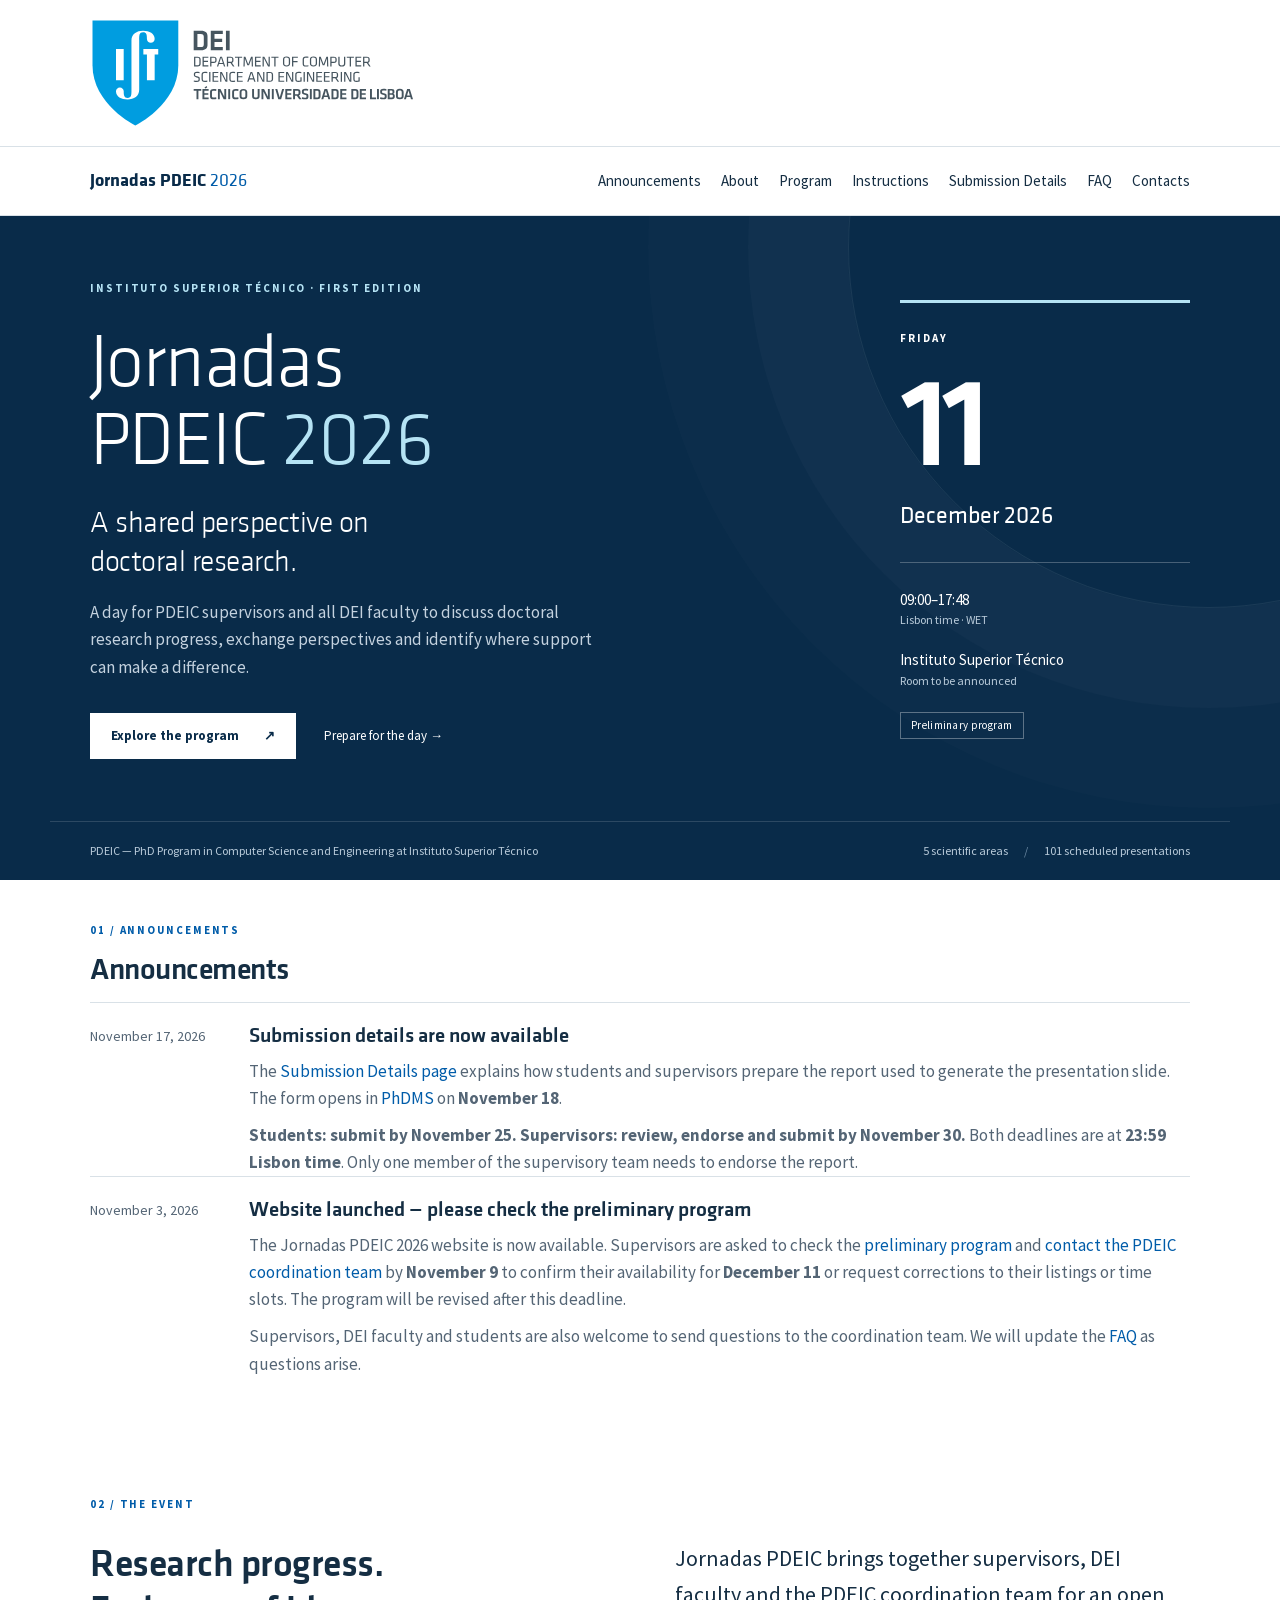
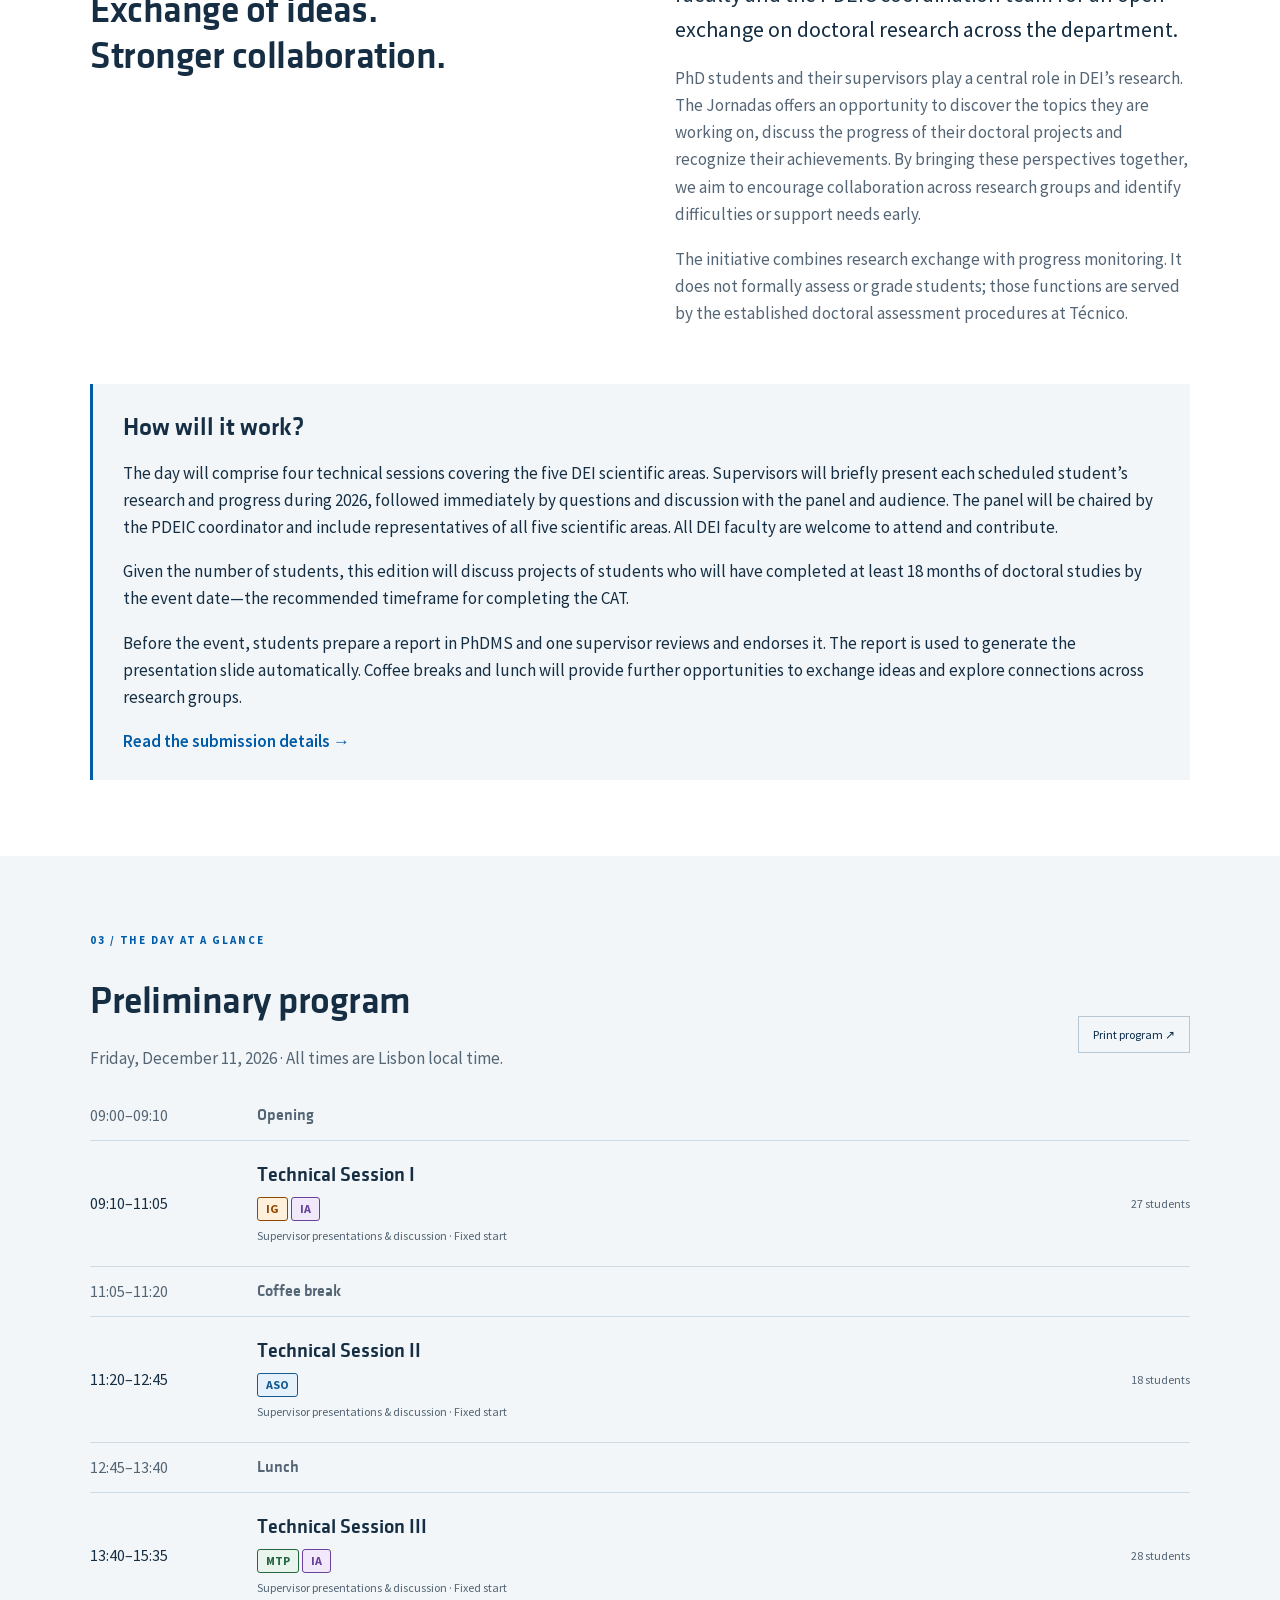
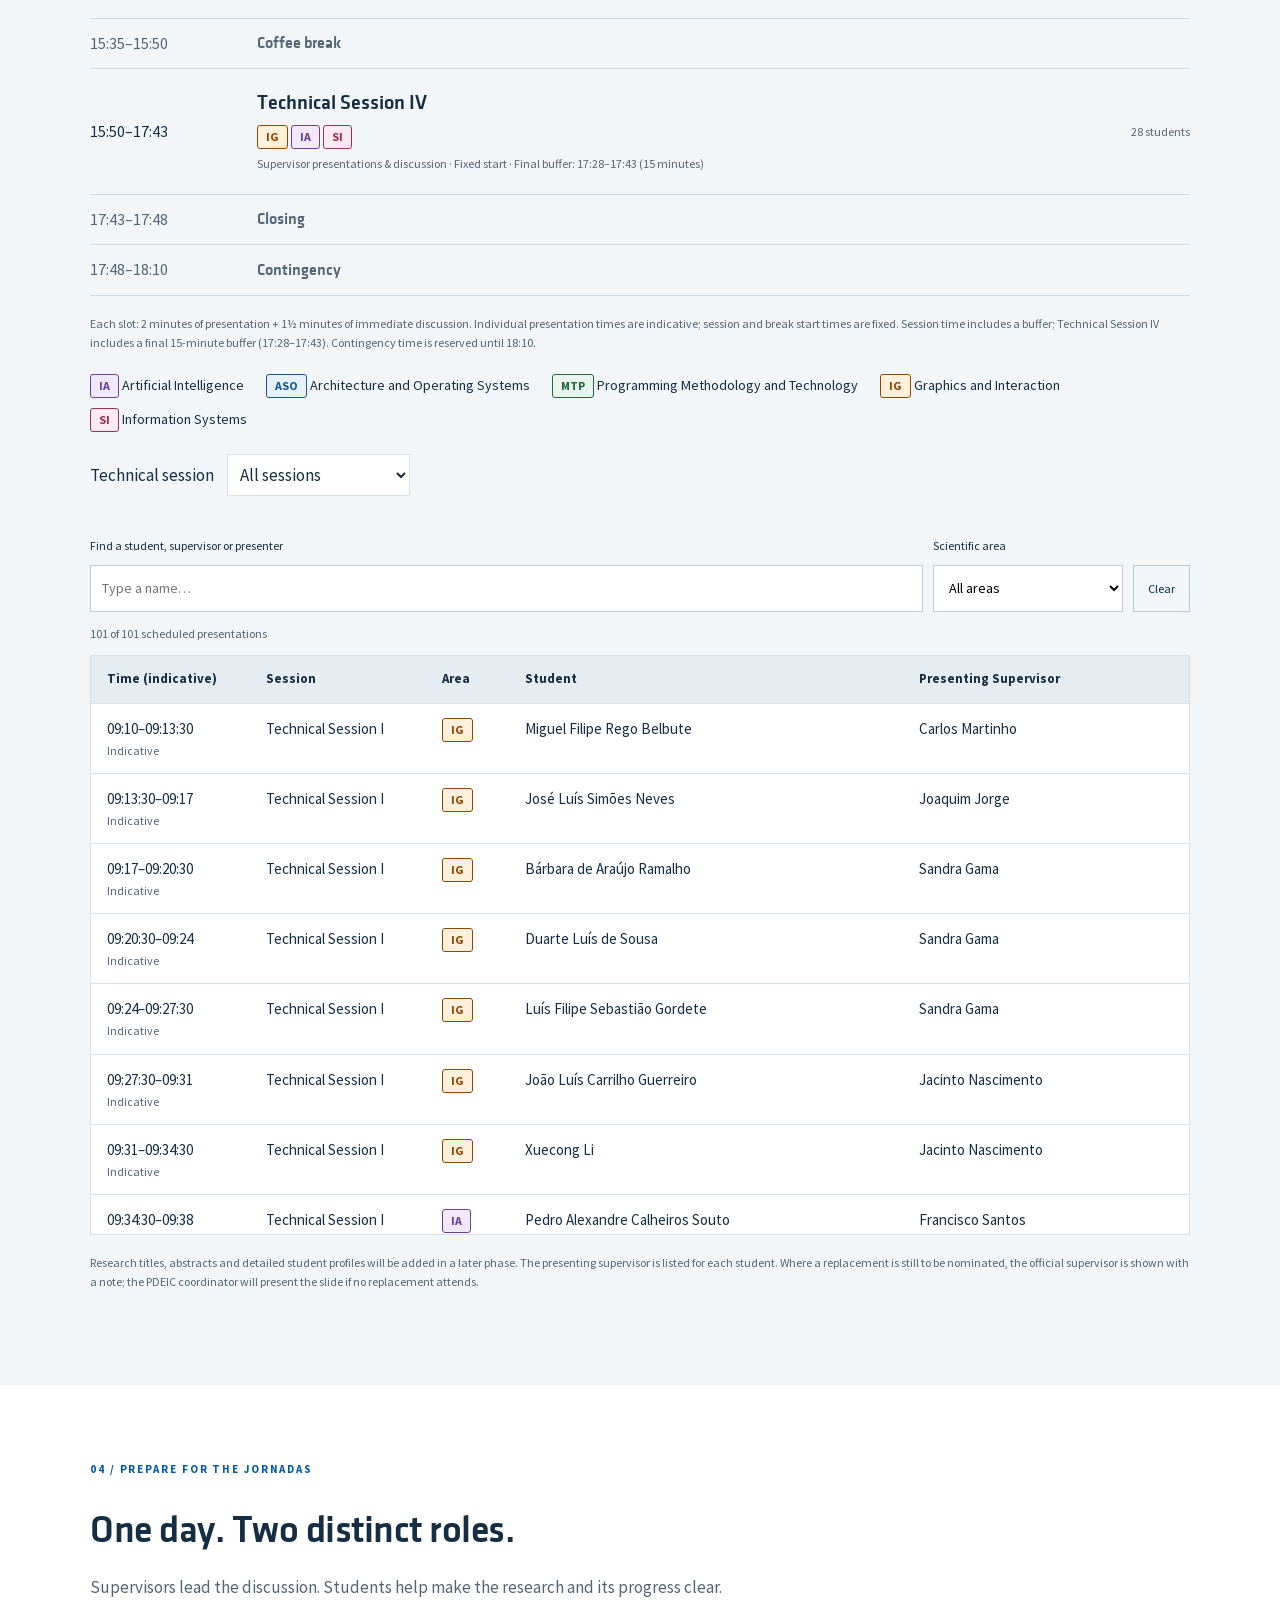
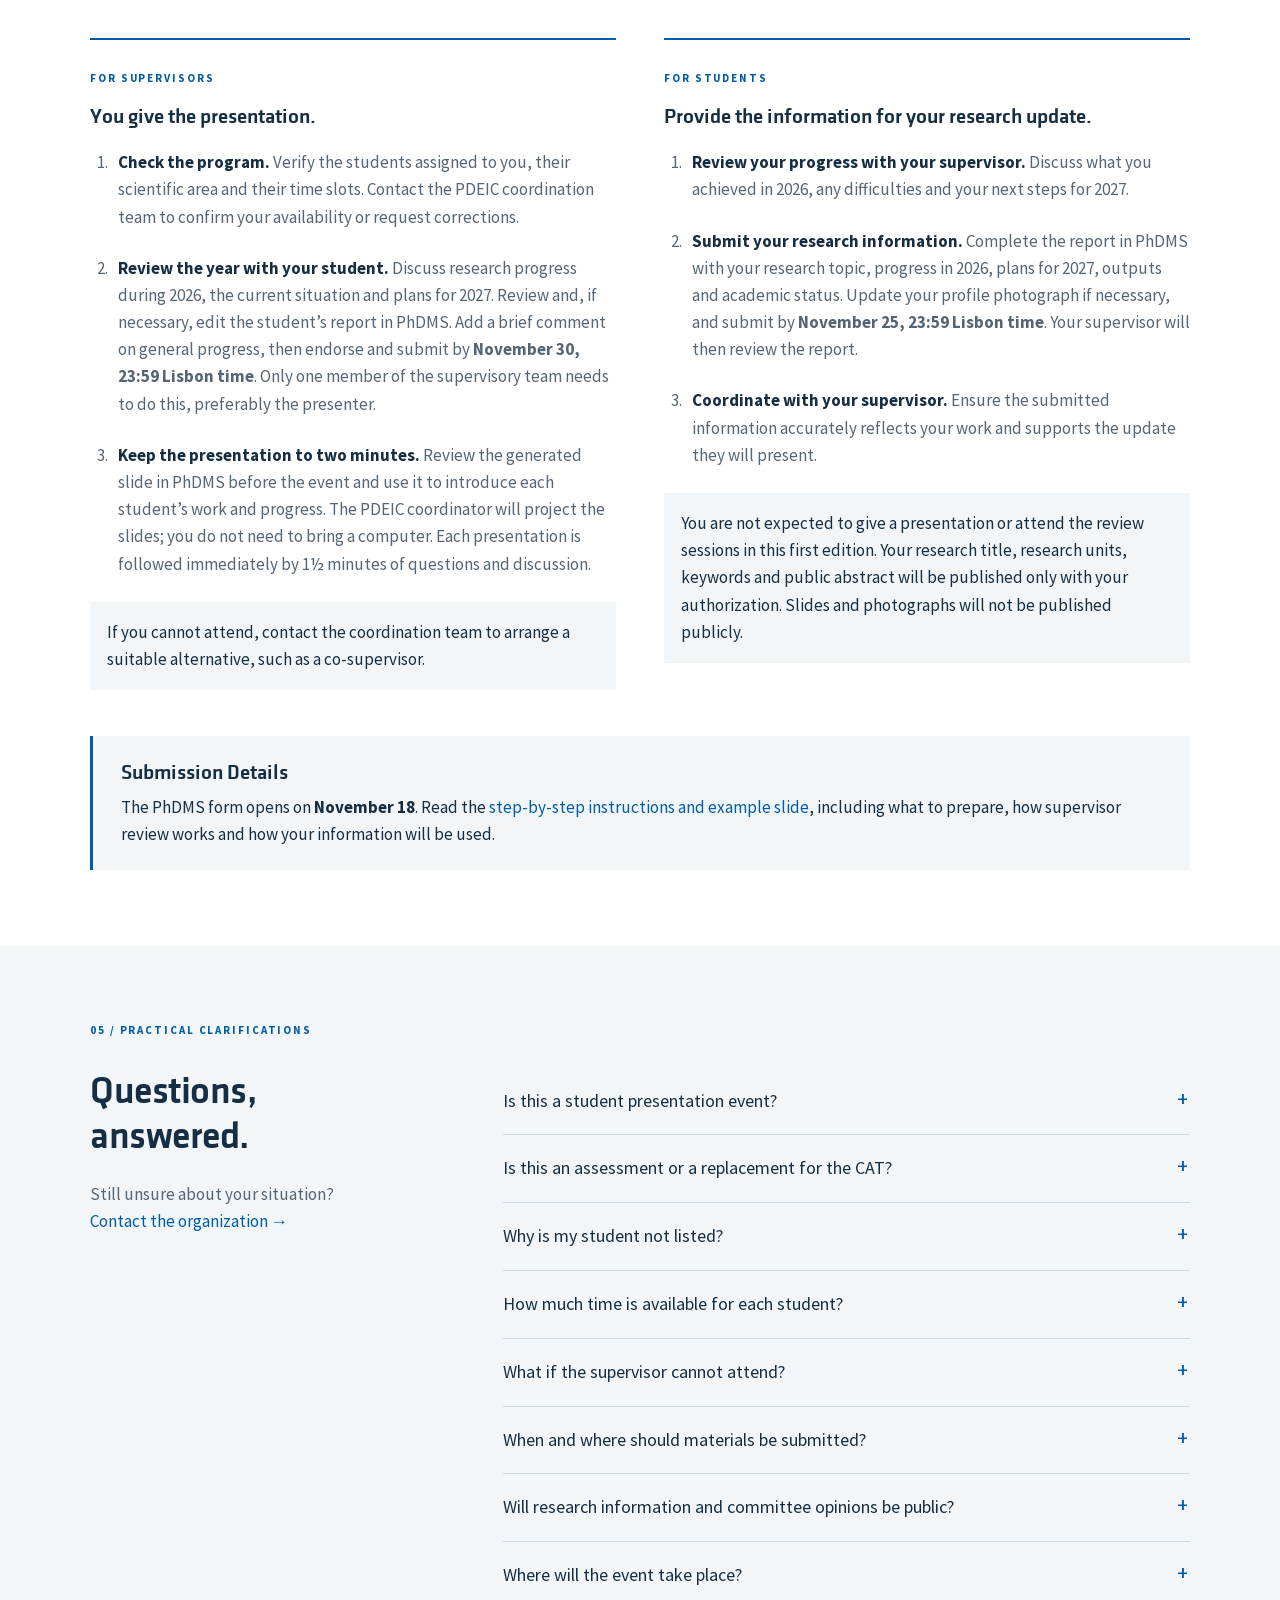
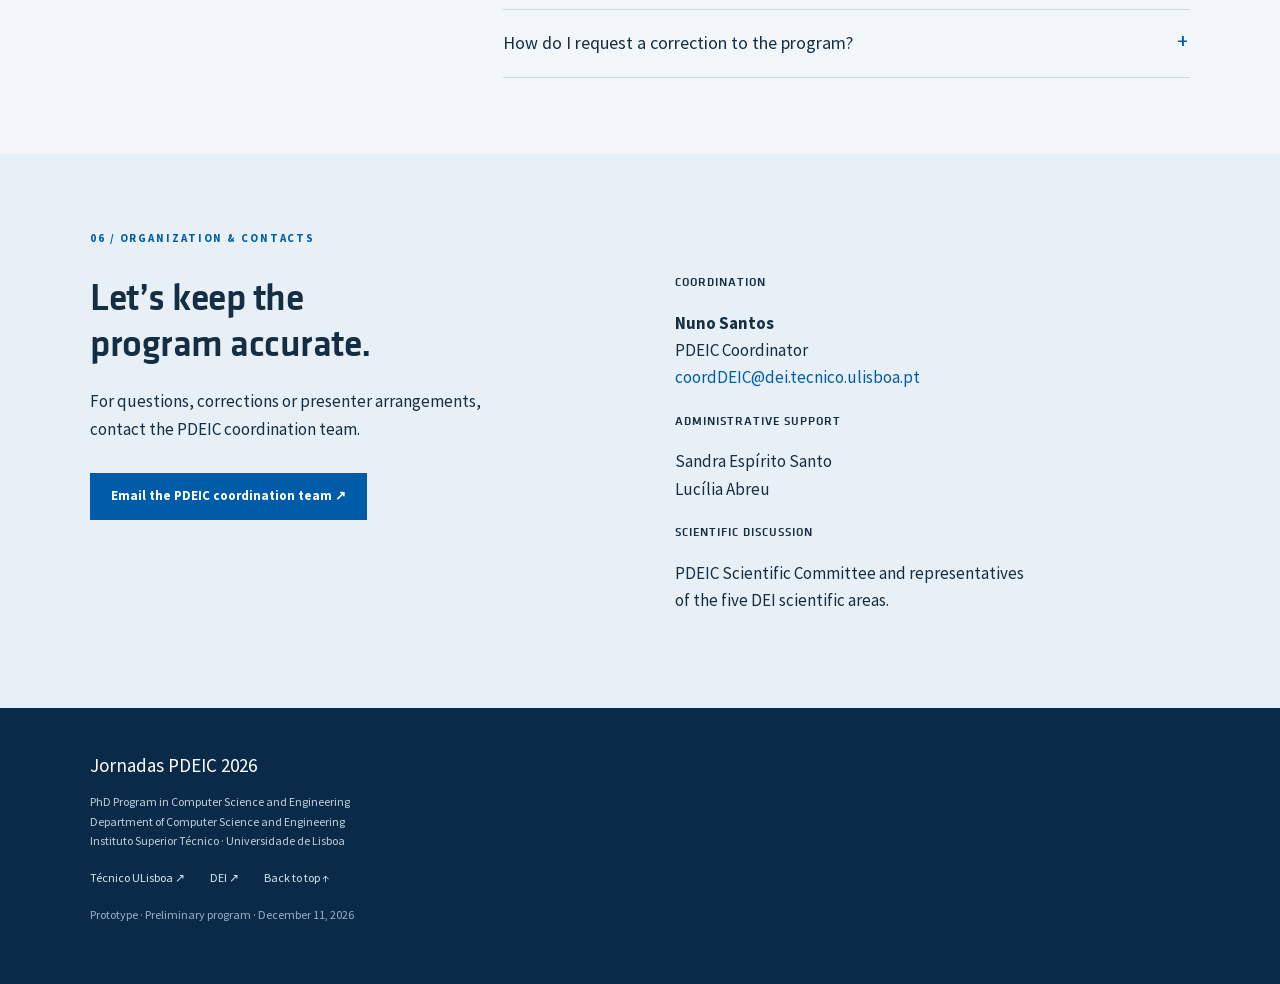
==== commit b26b6e9b: "Updated submission instructions" ====
--- a/index.html
+++ b/index.html
@@ -1,12 +1,12 @@
 <!doctype html>
 <html lang="en-US"><head><meta charset="utf-8"><meta name="viewport" content="width=device-width,initial-scale=1"><meta name="description" content="Jornadas PDEIC 2026 — doctoral research progress, dialogue and collaboration at Instituto Superior Técnico, 11 December 2026."><title>Jornadas PDEIC 2026 · Instituto Superior Técnico</title><link rel="stylesheet" href="styles.css"><script defer src="app.js"></script></head>
-<body><a class="skip" href="#main">Skip to content</a><header><div class="institution wrap"><a class="department" href="https://dei.tecnico.ulisboa.pt/en/"><img src="assets/dei.svg" alt="Técnico — Department of Computer Science and Engineering" width="240" height="62"></a></div><div class="nav-wrap"><nav class="wrap" aria-label="Main navigation"><a class="event-mark" href="#home">Jornadas PDEIC <b>2026</b></a><button id="menu" aria-expanded="false" aria-controls="navlinks">Menu ☰</button><div id="navlinks"><a href="#announcements">Announcements</a><a href="#about">About</a><a href="#program">Program</a><a href="#instructions">Instructions</a><a href="#faq">FAQ</a><a href="#contacts">Contacts</a></div></nav></div></header>
+<body><a class="skip" href="#main">Skip to content</a><header><div class="institution wrap"><a class="department" href="https://dei.tecnico.ulisboa.pt/en/"><img src="assets/dei.svg" alt="Técnico — Department of Computer Science and Engineering" width="240" height="62"></a></div><div class="nav-wrap"><nav class="wrap" aria-label="Main navigation"><a class="event-mark" href="#home">Jornadas PDEIC <b>2026</b></a><button id="menu" aria-expanded="false" aria-controls="navlinks">Menu ☰</button><div id="navlinks"><a href="#announcements">Announcements</a><a href="#about">About</a><a href="#program">Program</a><a href="#instructions">Instructions</a><a href="submission-details.html">Submission Details</a><a href="#faq">FAQ</a><a href="#contacts">Contacts</a></div></nav></div></header>
 <main id="main"><section class="hero" id="home"><div class="wrap hero-grid"><div><p class="eyebrow">INSTITUTO SUPERIOR TÉCNICO · FIRST EDITION</p><h1>Jornadas<br>PDEIC <span>2026</span></h1><p class="hero-sub">A shared perspective on<br>doctoral research.</p><p class="hero-description">A day for PDEIC supervisors and all DEI faculty to discuss doctoral research progress, exchange perspectives and identify where support can make a difference.</p><div class="actions"><a class="button" href="#program">Explore the program <span>↗</span></a><a class="text-link" href="#instructions">Prepare for the day →</a></div></div><aside class="date-panel"><span class="small-caps">FRIDAY</span><div class="date-number">11</div><div class="date-month">December 2026</div><hr><p>09:00–17:48 <span>Lisbon time · WET</span></p><p>Instituto Superior Técnico<span>Room to be announced</span></p><div class="outline-label">Preliminary program</div></aside></div><div class="wrap hero-foot"><span>PDEIC — PhD Program in Computer Science and Engineering at Instituto Superior Técnico</span><span>5 scientific areas <i> / </i> 101 scheduled presentations</span></div></section>
-<section class="wrap section announcements-section" id="announcements"><div class="section-label">01 / ANNOUNCEMENTS</div><h2>Announcements</h2><div class="news-list"><article><time datetime="2026-11-03">November 3, 2026</time><div><h3>Website launched — please check the preliminary program</h3><p>The Jornadas PDEIC 2026 website is now available. Supervisors are asked to check the <a href="#program">preliminary program</a> and <a href="mailto:coordDEIC@dei.tecnico.ulisboa.pt">contact the PDEIC coordination team</a> by <strong>November 9</strong> to confirm their availability for <strong>December 11</strong> or request corrections to their listings or time slots. The program will be revised after this deadline.</p><p>Supervisors, DEI faculty and students are also welcome to send questions to the coordination team. We will update the <a href="#faq">FAQ</a> as questions arise.</p></div></article></div></section>
-<section class="wrap section" id="about"><div class="section-label">02 / THE EVENT</div><div class="intro-grid"><h2>Research progress.<br>Exchange of ideas.<br>Stronger collaboration.</h2><div><p class="lead">Jornadas PDEIC brings together supervisors, DEI faculty and the PDEIC coordination team for an open exchange on doctoral research across the department.</p><p>PhD students and their supervisors play a central role in DEI’s research. The Jornadas offers an opportunity to discover the topics they are working on, discuss the progress of their doctoral projects and recognize their achievements. By bringing these perspectives together, we aim to encourage collaboration across research groups and identify difficulties or support needs early.</p><p>The initiative combines research exchange with progress monitoring. It does not formally assess or grade students; those functions are served by the established doctoral assessment procedures at Técnico.</p></div></div><div class="how-it-works"><h3>How will it work?</h3><p>The day will comprise four technical sessions covering the five DEI scientific areas. Supervisors will briefly present each scheduled student’s research and progress during 2026, followed immediately by questions and discussion with the panel and audience. The panel will be chaired by the PDEIC coordinator and include representatives of all five scientific areas. All DEI faculty are welcome to attend and contribute.</p><p>Given the number of students, this edition will discuss projects of students who will have completed at least 18 months of doctoral studies by the event date—the recommended timeframe for completing the CAT.</p><p>Before the event, supervisors and their students will be asked to submit supporting material for the presentations and discussion. Coffee breaks and lunch will provide further opportunities to exchange ideas and explore connections across research groups.</p><a href="#instructions">Read the preparation instructions →</a></div></section>
+<section class="wrap section announcements-section" id="announcements"><div class="section-label">01 / ANNOUNCEMENTS</div><h2>Announcements</h2><div class="news-list"><article><time datetime="2026-11-17">November 17, 2026</time><div><h3>Submission details are now available</h3><p>The <a href="submission-details.html">Submission Details page</a> explains how students and supervisors prepare the report used to generate the presentation slide. The form opens in <a href="https://deic.dei.tecnico.ulisboa.pt/">PhDMS</a> on <strong>November 18</strong>.</p><p><strong>Students: submit by November 25.</strong> <strong>Supervisors: review, endorse and submit by November 30.</strong> Both deadlines are at <strong>23:59 Lisbon time</strong>. Only one member of the supervisory team needs to endorse the report.</p></div></article><article><time datetime="2026-11-03">November 3, 2026</time><div><h3>Website launched — please check the preliminary program</h3><p>The Jornadas PDEIC 2026 website is now available. Supervisors are asked to check the <a href="#program">preliminary program</a> and <a href="mailto:coordDEIC@dei.tecnico.ulisboa.pt">contact the PDEIC coordination team</a> by <strong>November 9</strong> to confirm their availability for <strong>December 11</strong> or request corrections to their listings or time slots. The program will be revised after this deadline.</p><p>Supervisors, DEI faculty and students are also welcome to send questions to the coordination team. We will update the <a href="#faq">FAQ</a> as questions arise.</p></div></article></div></section>
+<section class="wrap section" id="about"><div class="section-label">02 / THE EVENT</div><div class="intro-grid"><h2>Research progress.<br>Exchange of ideas.<br>Stronger collaboration.</h2><div><p class="lead">Jornadas PDEIC brings together supervisors, DEI faculty and the PDEIC coordination team for an open exchange on doctoral research across the department.</p><p>PhD students and their supervisors play a central role in DEI’s research. The Jornadas offers an opportunity to discover the topics they are working on, discuss the progress of their doctoral projects and recognize their achievements. By bringing these perspectives together, we aim to encourage collaboration across research groups and identify difficulties or support needs early.</p><p>The initiative combines research exchange with progress monitoring. It does not formally assess or grade students; those functions are served by the established doctoral assessment procedures at Técnico.</p></div></div><div class="how-it-works"><h3>How will it work?</h3><p>The day will comprise four technical sessions covering the five DEI scientific areas. Supervisors will briefly present each scheduled student’s research and progress during 2026, followed immediately by questions and discussion with the panel and audience. The panel will be chaired by the PDEIC coordinator and include representatives of all five scientific areas. All DEI faculty are welcome to attend and contribute.</p><p>Given the number of students, this edition will discuss projects of students who will have completed at least 18 months of doctoral studies by the event date—the recommended timeframe for completing the CAT.</p><p>Before the event, students prepare a report in PhDMS and one supervisor reviews and endorses it. The report is used to generate the presentation slide automatically. Coffee breaks and lunch will provide further opportunities to exchange ideas and explore connections across research groups.</p><a href="submission-details.html">Read the submission details →</a></div></section>
 <section class="program-section" id="program"><div class="wrap section"><div class="section-label">03 / THE DAY AT A GLANCE</div><div class="section-heading"><div><h2>Preliminary program</h2><p>Friday, December 11, 2026 · All times are Lisbon local time.</p></div><button class="secondary" id="print">Print program ↗</button></div><div id="schedule"></div><noscript><p>The day opens at 09:00. Technical Session I: 09:10–11:05; II: 11:20–12:45; III: 13:40–15:35; IV: 15:50–17:43 (including a final 15-minute buffer). Coffee breaks: 11:05–11:20 and 15:35–15:50. Lunch: 12:45–13:40. Closing: 17:43–17:48; contingency until 18:10. Enable JavaScript to view individual indicative slots.</p></noscript><p class="fine">Each slot: 2 minutes of presentation + 1½ minutes of immediate discussion. Individual presentation times are indicative; session and break start times are fixed. Session time includes a buffer; Technical Session IV includes a final 15-minute buffer (17:28–17:43). Contingency time is reserved until 18:10.</p><div class="area-legend" aria-label="Scientific area colours"><span><span class="area-badge area-IA">IA</span> Artificial Intelligence</span><span><span class="area-badge area-ASO">ASO</span> Architecture and Operating Systems</span><span><span class="area-badge area-MTP">MTP</span> Programming Methodology and Technology</span><span><span class="area-badge area-IG">IG</span> Graphics and Interaction</span><span><span class="area-badge area-SI">SI</span> Information Systems</span></div><div class="session-filter"><label for="session">Technical session</label> <select id="session"><option value="">All sessions</option><option value="I">Technical Session I</option><option value="II">Technical Session II</option><option value="III">Technical Session III</option><option value="IV">Technical Session IV</option></select></div><div class="roster-tools"><label for="search">Find a student, supervisor or presenter</label><input id="search" type="search" placeholder="Type a name…" autocomplete="off"><label for="area">Scientific area</label><select id="area"><option value="">All areas</option><option>IA</option><option>ASO</option><option>MTP</option><option>IG</option><option>SI</option></select><button id="clear" class="secondary">Clear</button></div><p id="results" role="status" aria-live="polite"></p><div class="table-scroll"><table><caption class="sr-only">Individual preliminary presentation slots</caption><thead><tr><th scope="col">Time (indicative)</th><th scope="col">Session</th><th scope="col">Area</th><th scope="col">Student</th><th scope="col">Presenting Supervisor</th></tr></thead><tbody id="roster"></tbody></table></div><p class="fine">Research titles, abstracts and detailed student profiles will be added in a later phase. The presenting supervisor is listed for each student. Where a replacement is still to be nominated, the official supervisor is shown with a note; the PDEIC coordinator will present the slide if no replacement attends.</p></div></section>
-<section class="wrap section" id="instructions"><div class="section-label">04 / PREPARE FOR THE JORNADAS</div><h2>One day. Two distinct roles.</h2><p class="section-intro">Supervisors lead the discussion. Students help make the research and its progress clear.</p><div class="instruction-grid"><article><span class="role">FOR SUPERVISORS</span><h3>You give the presentation.</h3><ol><li><b>Check the program.</b> Verify the students assigned to you, their scientific area and their time slots. Contact the PDEIC coordination team to confirm your availability or request corrections.</li><li><b>Review the year with your student.</b> Discuss research progress during 2026, the current situation and plans for 2027. You will be asked to provide a short summary of progress and any risks or support needs. In parallel, the student will submit research information that will be used to generate a single presentation slide.</li><li><b>Keep the presentation to two minutes.</b> Use the generated slide to introduce each student’s work and progress. Each presentation is followed immediately by 1½ minutes of questions and discussion.</li></ol><p class="note">If you cannot attend, contact the coordination team to arrange a suitable alternative, such as a co-supervisor.</p></article><article><span class="role">FOR STUDENTS</span><h3>Provide the information for your research update.</h3><ol><li><b>Review your progress with your supervisor.</b> Discuss what you achieved in 2026, any difficulties and your next steps for 2027.</li><li><b>Submit your research information.</b> You will be asked to provide information about your thesis topic, main results in 2026 and plans for 2027, together with relevant publications and research outputs. This information will be used to generate a single slide for your supervisor’s presentation.</li><li><b>Coordinate with your supervisor.</b> Ensure the submitted information accurately reflects your work and supports the update they will present.</li></ol><p class="note">You are not expected to give a presentation or attend the review sessions in this first edition. Any later public research profile will be handled separately, with authorization for dissemination.</p></article></div><div class="submission-notice"><h3>Submission details coming soon</h3><p>We will shortly share instructions and deadlines for supervisors and students to upload the requested information.</p></div></section>
-<section class="faq-section"><div class="wrap section" id="faq"><div class="section-label">05 / PRACTICAL CLARIFICATIONS</div><div class="faq-grid"><div><h2>Questions,<br>answered.</h2><p>Still unsure about your situation?<br><a href="#contacts">Contact the organization →</a></p></div><div class="questions"><details><summary>Is this a student presentation event?</summary><p>No. Supervisors present the work and discuss progress with the panel and other supervisors. Students contribute supporting material and do not attend the review sessions in this first edition.</p></details><details><summary>Is this an assessment or a replacement for the CAT?</summary><p>The Jornadas supports annual progress monitoring, dialogue and follow-up. It does not replace the CAT or the thesis defense. The committee’s written opinion identifies regular progress or a need for closer monitoring.</p></details><details><summary>Why is my student not listed?</summary><p>The preliminary schedule excludes students with less than 18 months of studies on 11 December 2026. Other cases may require confirmation by the coordination team. Absence from this day’s schedule does not mean the program will stop monitoring a student’s progress. Contact the organization if a listing appears incorrect.</p></details><details><summary>How much time is available for each student?</summary><p>Each slot lasts 3½ minutes: a two-minute supervisor presentation followed immediately by 1½ minutes of discussion. Sessions also include buffer time.</p></details><details><summary>What if the supervisor cannot attend?</summary><p>Contact the coordination team in advance to arrange an alternative presenter, such as a co-supervisor. Please do not assume a substitution has been recorded until it is confirmed.</p></details><details><summary>When and where should materials be submitted?</summary><p>Detailed instructions, templates, the submission channel and deadlines will be announced. At this stage, plan to submit student research information for a generated presentation slide and a short supervisor paragraph.</p></details><details><summary>Will research information and committee opinions be public?</summary><p>Detailed research profiles are planned for a later phase. Scientific information intended for dissemination will be handled with the appropriate authorization. Confidential opinions and reserved information will not be published.</p></details><details><summary>Where will the event take place?</summary><p>The event is planned at Instituto Superior Técnico. The room and arrival instructions will be announced here.</p></details><details><summary>How do I request a correction to the program?</summary><p>Please contact the PDEIC coordination team with the student’s name, current slot and requested correction. We will collect corrections until the deadline indicated in the announcement and then revise the program. If further corrections are needed after that deadline, please contact the organization as soon as possible.</p></details></div></div></div></section>
+<section class="wrap section" id="instructions"><div class="section-label">04 / PREPARE FOR THE JORNADAS</div><h2>One day. Two distinct roles.</h2><p class="section-intro">Supervisors lead the discussion. Students help make the research and its progress clear.</p><div class="instruction-grid"><article><span class="role">FOR SUPERVISORS</span><h3>You give the presentation.</h3><ol><li><b>Check the program.</b> Verify the students assigned to you, their scientific area and their time slots. Contact the PDEIC coordination team to confirm your availability or request corrections.</li><li><b>Review the year with your student.</b> Discuss research progress during 2026, the current situation and plans for 2027. Review and, if necessary, edit the student’s report in PhDMS. Add a brief comment on general progress, then endorse and submit by <strong>November 30, 23:59 Lisbon time</strong>. Only one member of the supervisory team needs to do this, preferably the presenter.</li><li><b>Keep the presentation to two minutes.</b> Review the generated slide in PhDMS before the event and use it to introduce each student’s work and progress. The PDEIC coordinator will project the slides; you do not need to bring a computer. Each presentation is followed immediately by 1½ minutes of questions and discussion.</li></ol><p class="note">If you cannot attend, contact the coordination team to arrange a suitable alternative, such as a co-supervisor.</p></article><article><span class="role">FOR STUDENTS</span><h3>Provide the information for your research update.</h3><ol><li><b>Review your progress with your supervisor.</b> Discuss what you achieved in 2026, any difficulties and your next steps for 2027.</li><li><b>Submit your research information.</b> Complete the report in PhDMS with your research topic, progress in 2026, plans for 2027, outputs and academic status. Update your profile photograph if necessary, and submit by <strong>November 25, 23:59 Lisbon time</strong>. Your supervisor will then review the report.</li><li><b>Coordinate with your supervisor.</b> Ensure the submitted information accurately reflects your work and supports the update they will present.</li></ol><p class="note">You are not expected to give a presentation or attend the review sessions in this first edition. Your research title, research units, keywords and public abstract will be published only with your authorization. Slides and photographs will not be published publicly.</p></article></div><div class="submission-notice"><h3>Submission Details</h3><p>The PhDMS form opens on <strong>November 18</strong>. Read the <a href="submission-details.html">step-by-step instructions and example slide</a>, including what to prepare, how supervisor review works and how your information will be used.</p></div></section>
+<section class="faq-section"><div class="wrap section" id="faq"><div class="section-label">05 / PRACTICAL CLARIFICATIONS</div><div class="faq-grid"><div><h2>Questions,<br>answered.</h2><p>Still unsure about your situation?<br><a href="#contacts">Contact the organization →</a></p></div><div class="questions"><details><summary>Is this a student presentation event?</summary><p>No. Supervisors present the work and discuss progress with the panel and other supervisors. Students contribute supporting material and do not attend the review sessions in this first edition.</p></details><details><summary>Is this an assessment or a replacement for the CAT?</summary><p>The Jornadas supports annual progress monitoring, dialogue and follow-up. It does not replace the CAT or the thesis defense. The committee’s written opinion identifies regular progress or a need for closer monitoring.</p></details><details><summary>Why is my student not listed?</summary><p>The preliminary schedule excludes students with less than 18 months of studies on 11 December 2026. Other cases may require confirmation by the coordination team. Absence from this day’s schedule does not mean the program will stop monitoring a student’s progress. Contact the organization if a listing appears incorrect.</p></details><details><summary>How much time is available for each student?</summary><p>Each slot lasts 3½ minutes: a two-minute supervisor presentation followed immediately by 1½ minutes of discussion. Sessions also include buffer time.</p></details><details><summary>What if the supervisor cannot attend?</summary><p>Contact the coordination team in advance to arrange an alternative presenter, such as a co-supervisor. If no substitute is nominated or attends, the PDEIC coordinator will present the slide. Remote presentation via Zoom can be arranged in advance. See <a href="submission-details.html#on-the-day">presentation arrangements</a>.</p></details><details><summary>When and where should materials be submitted?</summary><p>Submit through <a href="https://deic.dei.tecnico.ulisboa.pt/">PhDMS</a>; the form opens on November 18, 2026. Students submit by November 25 and one supervisor endorses and submits by November 30, both at 23:59 Lisbon time. See <a href="submission-details.html">Submission Details</a> for the full instructions.</p></details><details><summary>Will research information and committee opinions be public?</summary><p>Only the research title, research units, keywords and public abstract will be published, subject to the student’s authorization. Slides and photographs are for the event only and will not be published publicly. The student’s confidential feedback is visible only to the PDEIC coordinator, not to supervisors. Confidential opinions and reserved information will not be published. See <a href="submission-details.html#privacy">how information is used</a>.</p></details><details><summary>Where will the event take place?</summary><p>The event is planned at Instituto Superior Técnico. The room and arrival instructions will be announced here.</p></details><details><summary>How do I request a correction to the program?</summary><p>Please contact the PDEIC coordination team with the student’s name, current slot and requested correction. Please send any further corrections to the organization as soon as possible.</p></details></div></div></div></section>
 
 <section class="contact-section" id="contacts"><div class="wrap section"><div class="section-label">06 / ORGANIZATION & CONTACTS</div><div class="contact-grid"><div><h2>Let’s keep the<br>program accurate.</h2><p>For questions, corrections or presenter arrangements,<br>contact the PDEIC coordination team.</p><a class="button" href="mailto:coordDEIC@dei.tecnico.ulisboa.pt">Email the PDEIC coordination team ↗</a></div><div><h3>Coordination</h3><p><b>Nuno Santos</b><br>PDEIC Coordinator<br><a href="mailto:coordDEIC@dei.tecnico.ulisboa.pt">coordDEIC@dei.tecnico.ulisboa.pt</a></p><h3>Administrative support</h3><p>Sandra Espírito Santo<br>Lucília Abreu</p><h3>Scientific discussion</h3><p>PDEIC Scientific Committee and representatives<br>of the five DEI scientific areas.</p></div></div></div></section></main>
 <footer><div class="wrap"><div class="footer-name">Jornadas PDEIC 2026</div><p>PhD Program in Computer Science and Engineering<br>Department of Computer Science and Engineering<br>Instituto Superior Técnico · Universidade de Lisboa</p><div><a href="https://tecnico.ulisboa.pt/en/">Técnico ULisboa ↗</a><a href="https://dei.tecnico.ulisboa.pt/en/">DEI ↗</a><a href="#home">Back to top ↑</a></div><p class="fine">Prototype · Preliminary program · December 11, 2026</p></div></footer></body></html>
--- a/styles.css
+++ b/styles.css
@@ -28,3 +28,6 @@
 
 /* Scientific area labels and revised programme */
 .area-badge{display:inline-block;padding:2px 8px;border:1px solid currentColor;border-radius:3px;font-size:12px;font-weight:700;line-height:1.5;white-space:nowrap}.area-IA{color:#69419a;background:#f1e9fa}.area-ASO{color:#145a91;background:#e6f1fb}.area-MTP{color:#246640;background:#e9f5ec}.area-IG{color:#914600;background:#fff0dc}.area-SI{color:#9b3156;background:#fdeaf0}.area-legend{display:flex;flex-wrap:wrap;gap:10px 22px;font-size:14px;margin:22px 0}.session-areas{margin:5px 0}.slot-note{display:block;font-size:12px;color:var(--muted);white-space:normal}.session-filter{margin:20px 0 10px}.session-filter select{font:inherit;padding:8px;border:1px solid var(--line);background:white;color:var(--ink)}.session-filter label{margin-right:10px}table{min-width:900px}td{vertical-align:top}@media print{.session-filter{display:none}table{min-width:0;width:100%}.area-badge{font-size:9px}.slot-note{font-size:9px}}
+
+/* Submission Details navigation */
+@media(min-width:601px){nav.wrap{flex-wrap:wrap;gap:12px;padding-top:14px;padding-bottom:14px}#navlinks{flex-wrap:wrap;gap:12px 20px}}
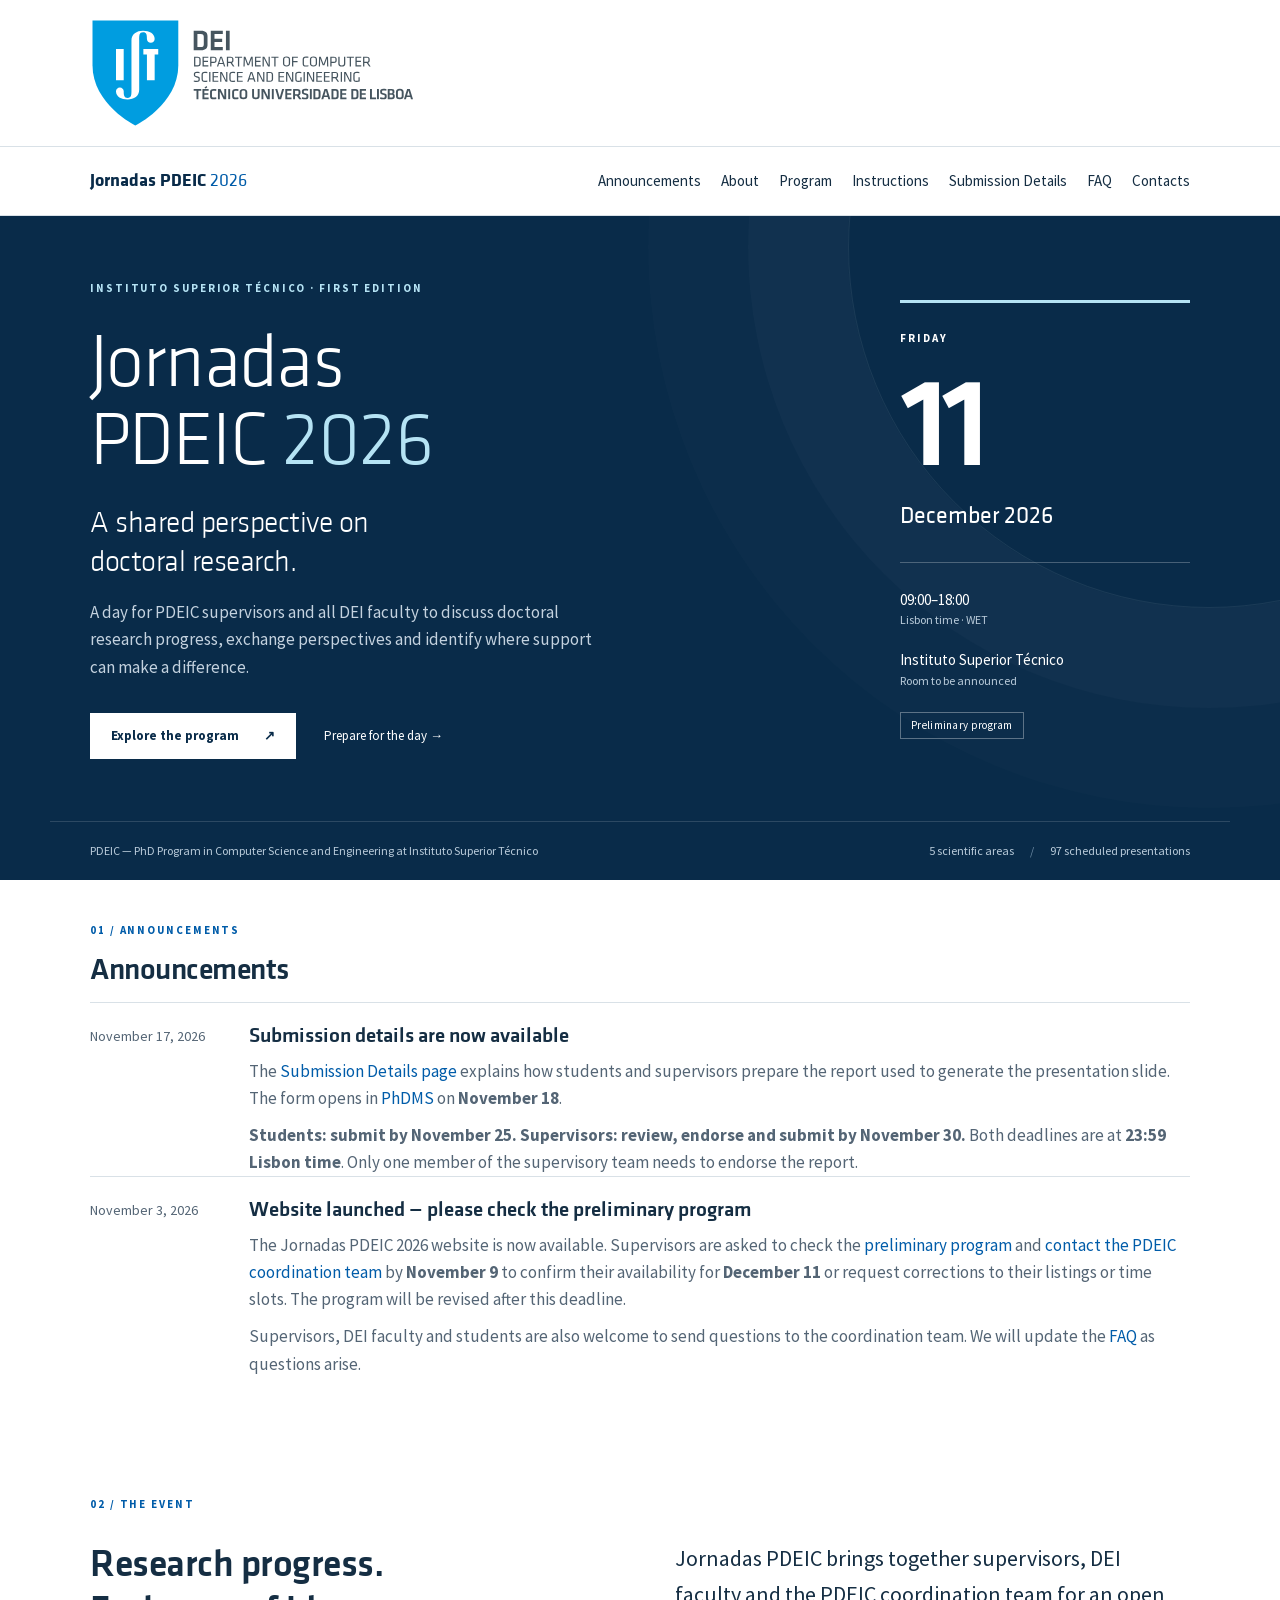
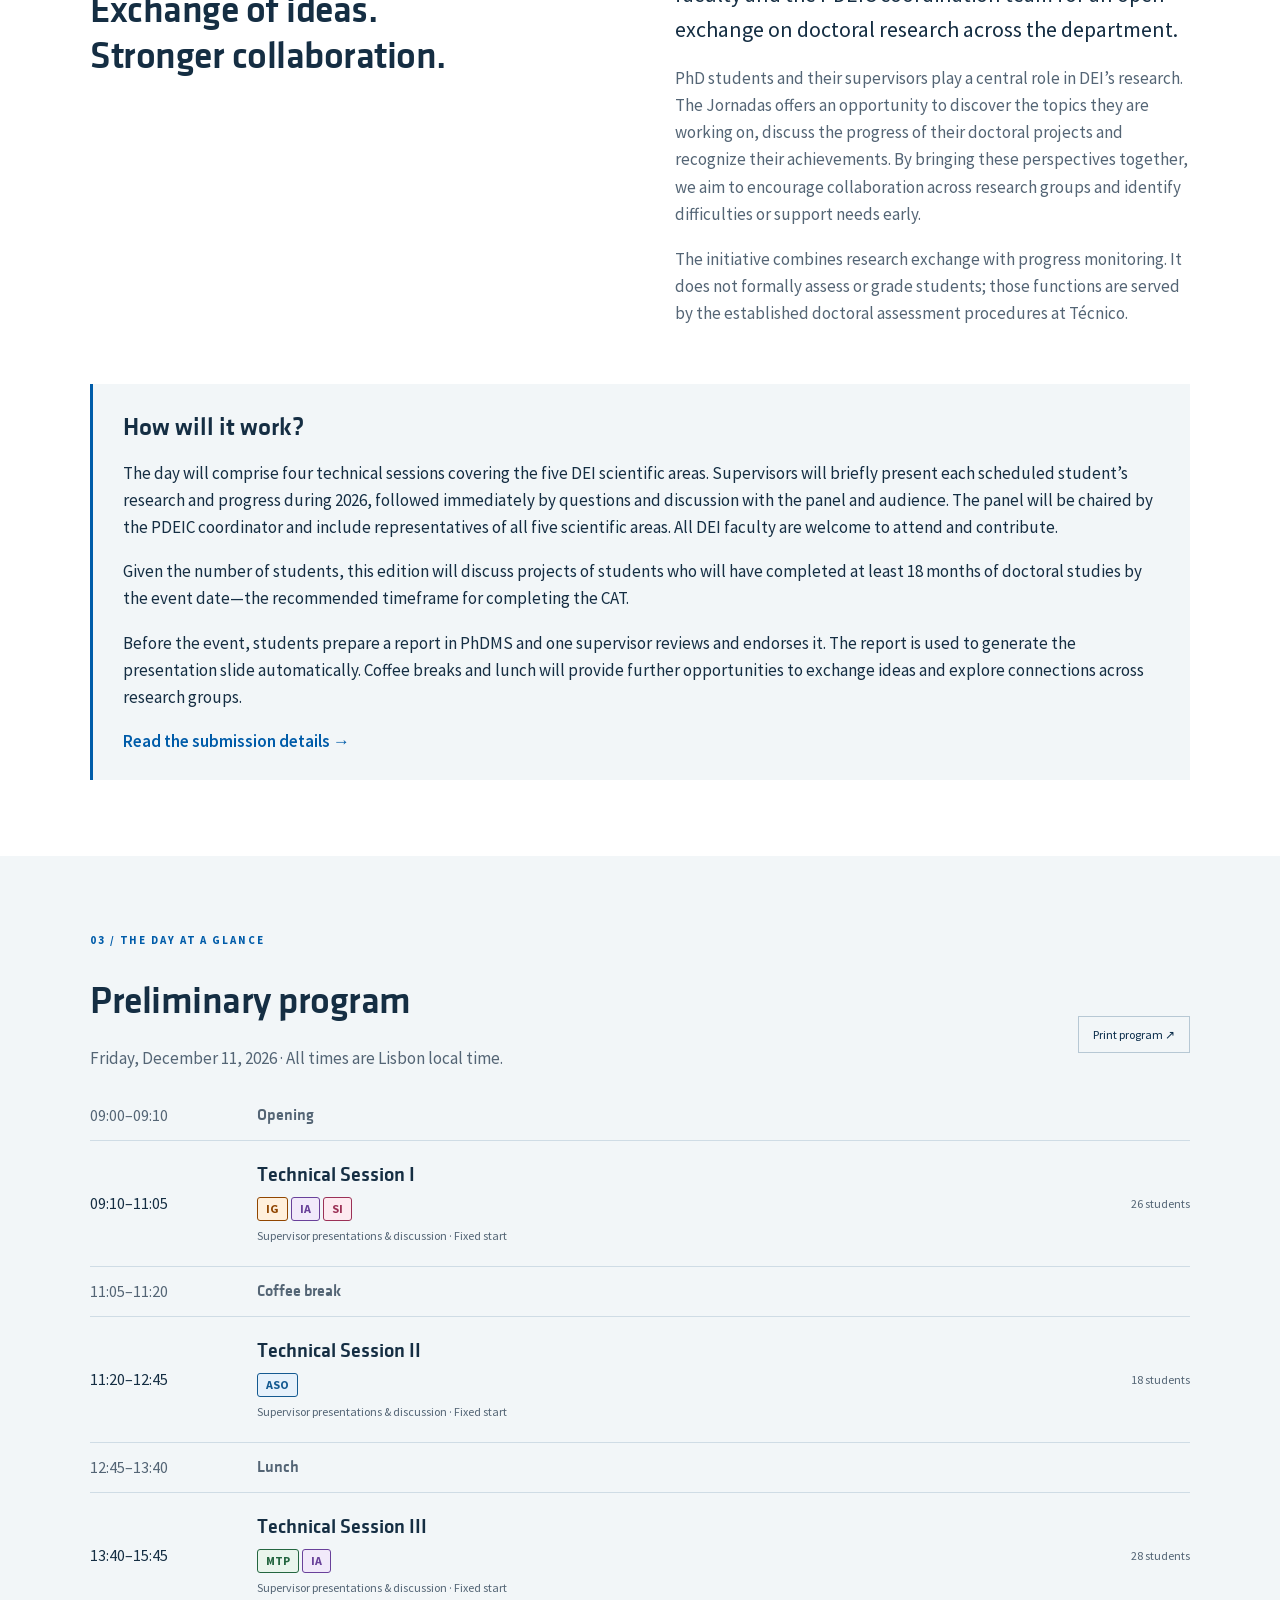
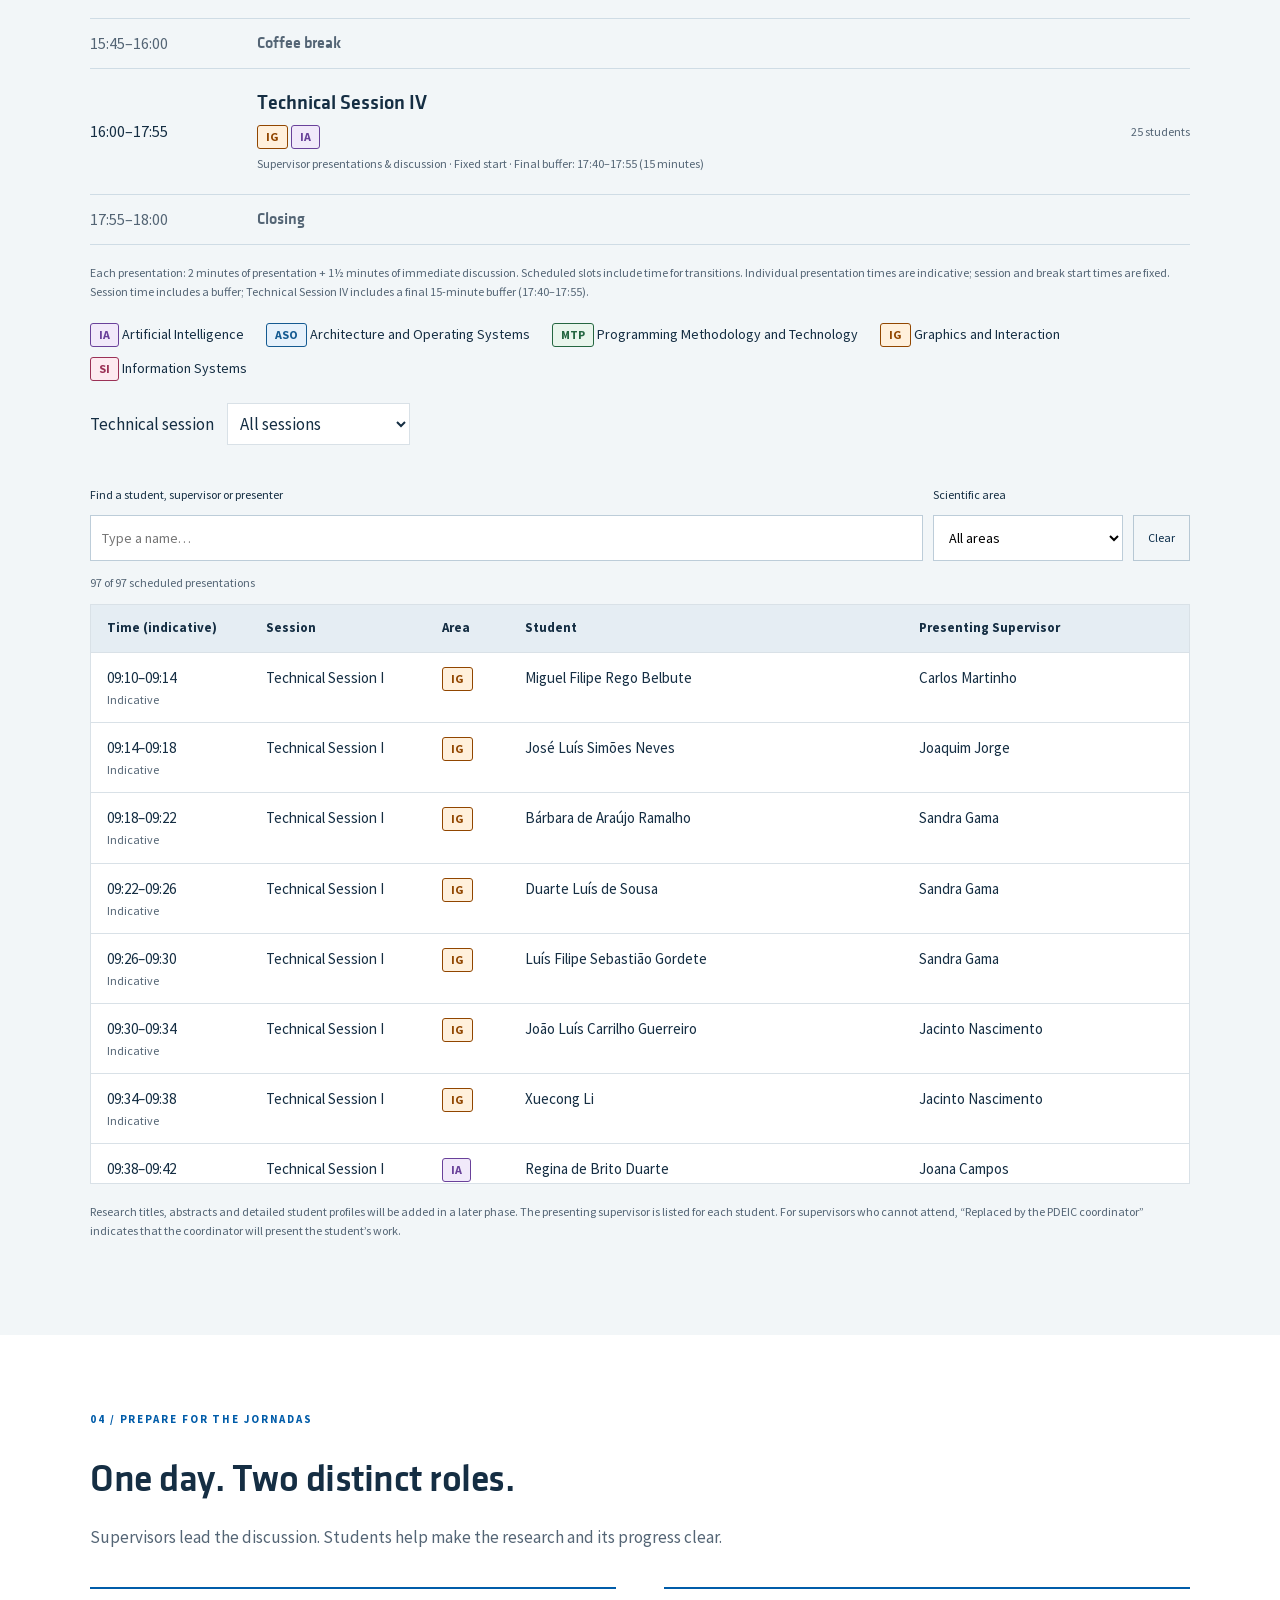
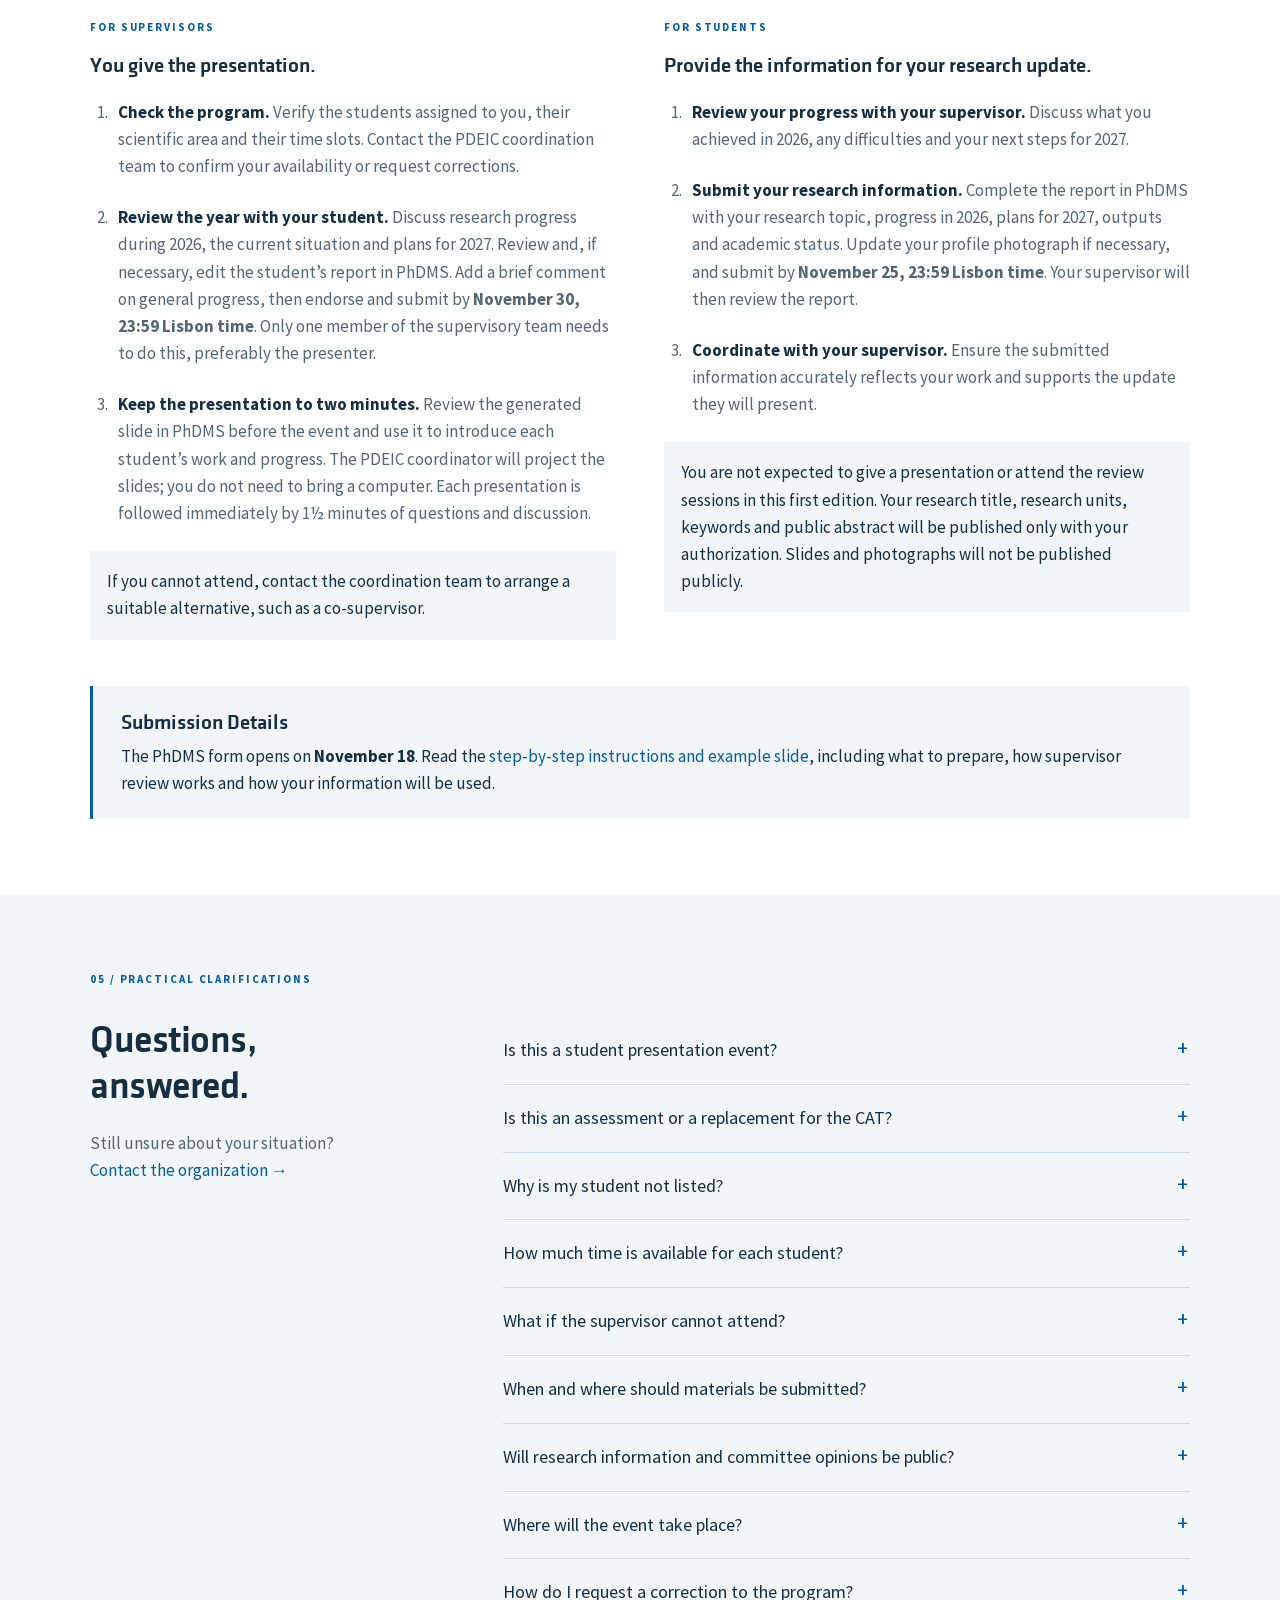
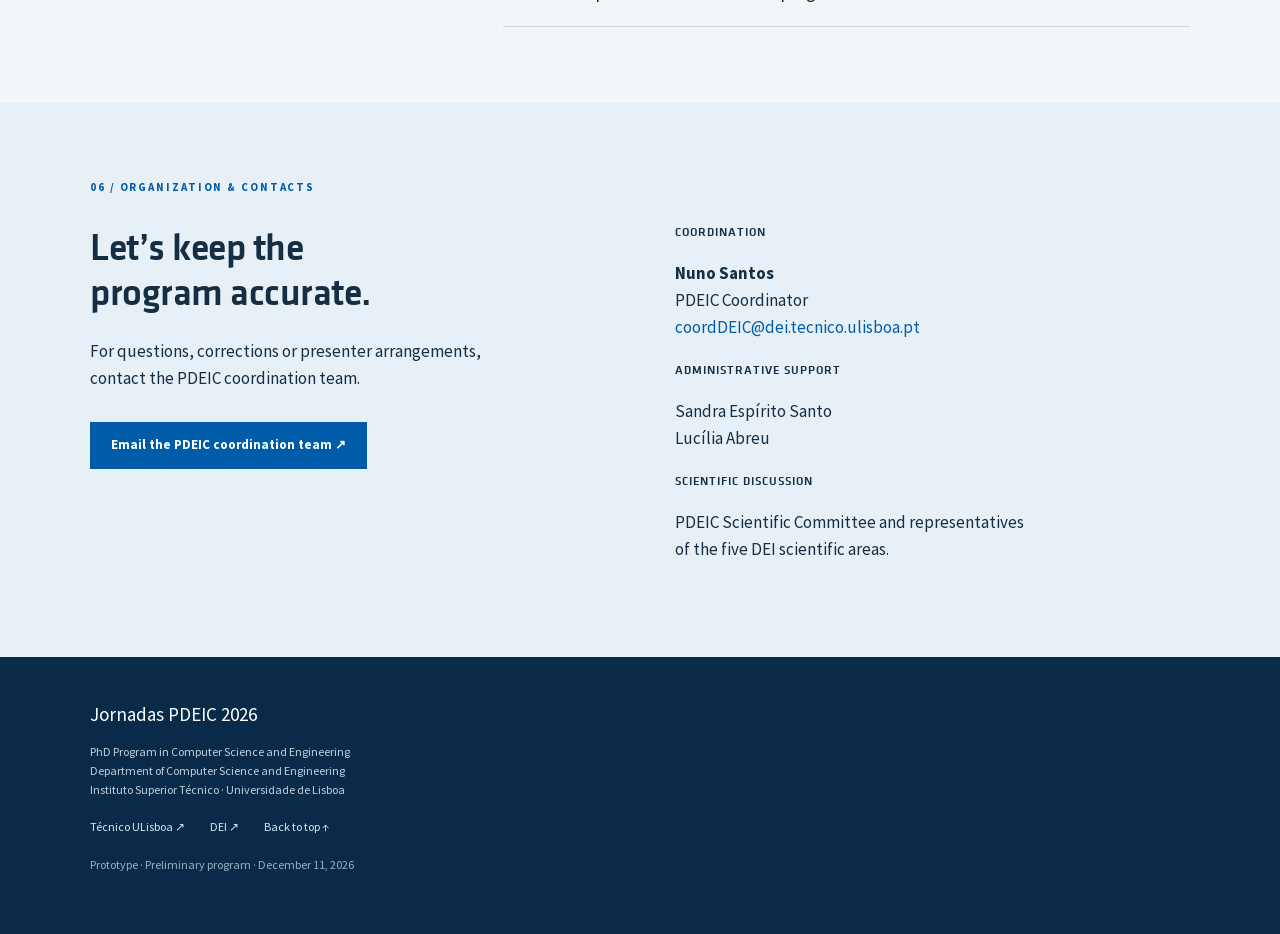
==== commit 2e94eba7: "Program updated" ====
--- a/index.html
+++ b/index.html
@@ -1,12 +1,12 @@
 <!doctype html>
 <html lang="en-US"><head><meta charset="utf-8"><meta name="viewport" content="width=device-width,initial-scale=1"><meta name="description" content="Jornadas PDEIC 2026 — doctoral research progress, dialogue and collaboration at Instituto Superior Técnico, 11 December 2026."><title>Jornadas PDEIC 2026 · Instituto Superior Técnico</title><link rel="stylesheet" href="styles.css"><script defer src="app.js"></script></head>
 <body><a class="skip" href="#main">Skip to content</a><header><div class="institution wrap"><a class="department" href="https://dei.tecnico.ulisboa.pt/en/"><img src="assets/dei.svg" alt="Técnico — Department of Computer Science and Engineering" width="240" height="62"></a></div><div class="nav-wrap"><nav class="wrap" aria-label="Main navigation"><a class="event-mark" href="#home">Jornadas PDEIC <b>2026</b></a><button id="menu" aria-expanded="false" aria-controls="navlinks">Menu ☰</button><div id="navlinks"><a href="#announcements">Announcements</a><a href="#about">About</a><a href="#program">Program</a><a href="#instructions">Instructions</a><a href="submission-details.html">Submission Details</a><a href="#faq">FAQ</a><a href="#contacts">Contacts</a></div></nav></div></header>
-<main id="main"><section class="hero" id="home"><div class="wrap hero-grid"><div><p class="eyebrow">INSTITUTO SUPERIOR TÉCNICO · FIRST EDITION</p><h1>Jornadas<br>PDEIC <span>2026</span></h1><p class="hero-sub">A shared perspective on<br>doctoral research.</p><p class="hero-description">A day for PDEIC supervisors and all DEI faculty to discuss doctoral research progress, exchange perspectives and identify where support can make a difference.</p><div class="actions"><a class="button" href="#program">Explore the program <span>↗</span></a><a class="text-link" href="#instructions">Prepare for the day →</a></div></div><aside class="date-panel"><span class="small-caps">FRIDAY</span><div class="date-number">11</div><div class="date-month">December 2026</div><hr><p>09:00–17:48 <span>Lisbon time · WET</span></p><p>Instituto Superior Técnico<span>Room to be announced</span></p><div class="outline-label">Preliminary program</div></aside></div><div class="wrap hero-foot"><span>PDEIC — PhD Program in Computer Science and Engineering at Instituto Superior Técnico</span><span>5 scientific areas <i> / </i> 101 scheduled presentations</span></div></section>
+<main id="main"><section class="hero" id="home"><div class="wrap hero-grid"><div><p class="eyebrow">INSTITUTO SUPERIOR TÉCNICO · FIRST EDITION</p><h1>Jornadas<br>PDEIC <span>2026</span></h1><p class="hero-sub">A shared perspective on<br>doctoral research.</p><p class="hero-description">A day for PDEIC supervisors and all DEI faculty to discuss doctoral research progress, exchange perspectives and identify where support can make a difference.</p><div class="actions"><a class="button" href="#program">Explore the program <span>↗</span></a><a class="text-link" href="#instructions">Prepare for the day →</a></div></div><aside class="date-panel"><span class="small-caps">FRIDAY</span><div class="date-number">11</div><div class="date-month">December 2026</div><hr><p>09:00–18:00 <span>Lisbon time · WET</span></p><p>Instituto Superior Técnico<span>Room to be announced</span></p><div class="outline-label">Preliminary program</div></aside></div><div class="wrap hero-foot"><span>PDEIC — PhD Program in Computer Science and Engineering at Instituto Superior Técnico</span><span>5 scientific areas <i> / </i> 97 scheduled presentations</span></div></section>
 <section class="wrap section announcements-section" id="announcements"><div class="section-label">01 / ANNOUNCEMENTS</div><h2>Announcements</h2><div class="news-list"><article><time datetime="2026-11-17">November 17, 2026</time><div><h3>Submission details are now available</h3><p>The <a href="submission-details.html">Submission Details page</a> explains how students and supervisors prepare the report used to generate the presentation slide. The form opens in <a href="https://deic.dei.tecnico.ulisboa.pt/">PhDMS</a> on <strong>November 18</strong>.</p><p><strong>Students: submit by November 25.</strong> <strong>Supervisors: review, endorse and submit by November 30.</strong> Both deadlines are at <strong>23:59 Lisbon time</strong>. Only one member of the supervisory team needs to endorse the report.</p></div></article><article><time datetime="2026-11-03">November 3, 2026</time><div><h3>Website launched — please check the preliminary program</h3><p>The Jornadas PDEIC 2026 website is now available. Supervisors are asked to check the <a href="#program">preliminary program</a> and <a href="mailto:coordDEIC@dei.tecnico.ulisboa.pt">contact the PDEIC coordination team</a> by <strong>November 9</strong> to confirm their availability for <strong>December 11</strong> or request corrections to their listings or time slots. The program will be revised after this deadline.</p><p>Supervisors, DEI faculty and students are also welcome to send questions to the coordination team. We will update the <a href="#faq">FAQ</a> as questions arise.</p></div></article></div></section>
 <section class="wrap section" id="about"><div class="section-label">02 / THE EVENT</div><div class="intro-grid"><h2>Research progress.<br>Exchange of ideas.<br>Stronger collaboration.</h2><div><p class="lead">Jornadas PDEIC brings together supervisors, DEI faculty and the PDEIC coordination team for an open exchange on doctoral research across the department.</p><p>PhD students and their supervisors play a central role in DEI’s research. The Jornadas offers an opportunity to discover the topics they are working on, discuss the progress of their doctoral projects and recognize their achievements. By bringing these perspectives together, we aim to encourage collaboration across research groups and identify difficulties or support needs early.</p><p>The initiative combines research exchange with progress monitoring. It does not formally assess or grade students; those functions are served by the established doctoral assessment procedures at Técnico.</p></div></div><div class="how-it-works"><h3>How will it work?</h3><p>The day will comprise four technical sessions covering the five DEI scientific areas. Supervisors will briefly present each scheduled student’s research and progress during 2026, followed immediately by questions and discussion with the panel and audience. The panel will be chaired by the PDEIC coordinator and include representatives of all five scientific areas. All DEI faculty are welcome to attend and contribute.</p><p>Given the number of students, this edition will discuss projects of students who will have completed at least 18 months of doctoral studies by the event date—the recommended timeframe for completing the CAT.</p><p>Before the event, students prepare a report in PhDMS and one supervisor reviews and endorses it. The report is used to generate the presentation slide automatically. Coffee breaks and lunch will provide further opportunities to exchange ideas and explore connections across research groups.</p><a href="submission-details.html">Read the submission details →</a></div></section>
-<section class="program-section" id="program"><div class="wrap section"><div class="section-label">03 / THE DAY AT A GLANCE</div><div class="section-heading"><div><h2>Preliminary program</h2><p>Friday, December 11, 2026 · All times are Lisbon local time.</p></div><button class="secondary" id="print">Print program ↗</button></div><div id="schedule"></div><noscript><p>The day opens at 09:00. Technical Session I: 09:10–11:05; II: 11:20–12:45; III: 13:40–15:35; IV: 15:50–17:43 (including a final 15-minute buffer). Coffee breaks: 11:05–11:20 and 15:35–15:50. Lunch: 12:45–13:40. Closing: 17:43–17:48; contingency until 18:10. Enable JavaScript to view individual indicative slots.</p></noscript><p class="fine">Each slot: 2 minutes of presentation + 1½ minutes of immediate discussion. Individual presentation times are indicative; session and break start times are fixed. Session time includes a buffer; Technical Session IV includes a final 15-minute buffer (17:28–17:43). Contingency time is reserved until 18:10.</p><div class="area-legend" aria-label="Scientific area colours"><span><span class="area-badge area-IA">IA</span> Artificial Intelligence</span><span><span class="area-badge area-ASO">ASO</span> Architecture and Operating Systems</span><span><span class="area-badge area-MTP">MTP</span> Programming Methodology and Technology</span><span><span class="area-badge area-IG">IG</span> Graphics and Interaction</span><span><span class="area-badge area-SI">SI</span> Information Systems</span></div><div class="session-filter"><label for="session">Technical session</label> <select id="session"><option value="">All sessions</option><option value="I">Technical Session I</option><option value="II">Technical Session II</option><option value="III">Technical Session III</option><option value="IV">Technical Session IV</option></select></div><div class="roster-tools"><label for="search">Find a student, supervisor or presenter</label><input id="search" type="search" placeholder="Type a name…" autocomplete="off"><label for="area">Scientific area</label><select id="area"><option value="">All areas</option><option>IA</option><option>ASO</option><option>MTP</option><option>IG</option><option>SI</option></select><button id="clear" class="secondary">Clear</button></div><p id="results" role="status" aria-live="polite"></p><div class="table-scroll"><table><caption class="sr-only">Individual preliminary presentation slots</caption><thead><tr><th scope="col">Time (indicative)</th><th scope="col">Session</th><th scope="col">Area</th><th scope="col">Student</th><th scope="col">Presenting Supervisor</th></tr></thead><tbody id="roster"></tbody></table></div><p class="fine">Research titles, abstracts and detailed student profiles will be added in a later phase. The presenting supervisor is listed for each student. Where a replacement is still to be nominated, the official supervisor is shown with a note; the PDEIC coordinator will present the slide if no replacement attends.</p></div></section>
+<section class="program-section" id="program"><div class="wrap section"><div class="section-label">03 / THE DAY AT A GLANCE</div><div class="section-heading"><div><h2>Preliminary program</h2><p>Friday, December 11, 2026 · All times are Lisbon local time.</p></div><button class="secondary" id="print">Print program ↗</button></div><div id="schedule"></div><noscript><p>The day opens at 09:00. Technical Session I: 09:10–11:05; II: 11:20–12:45; III: 13:40–15:45; IV: 16:00–17:55 (including a final 15-minute buffer). Coffee breaks: 11:05–11:20 and 15:45–16:00. Lunch: 12:45–13:40. Closing: 17:55–18:00. Enable JavaScript to view individual indicative slots.</p></noscript><p class="fine">Each presentation: 2 minutes of presentation + 1½ minutes of immediate discussion. Scheduled slots include time for transitions. Individual presentation times are indicative; session and break start times are fixed. Session time includes a buffer; Technical Session IV includes a final 15-minute buffer (17:40–17:55).</p><div class="area-legend" aria-label="Scientific area colours"><span><span class="area-badge area-IA">IA</span> Artificial Intelligence</span><span><span class="area-badge area-ASO">ASO</span> Architecture and Operating Systems</span><span><span class="area-badge area-MTP">MTP</span> Programming Methodology and Technology</span><span><span class="area-badge area-IG">IG</span> Graphics and Interaction</span><span><span class="area-badge area-SI">SI</span> Information Systems</span></div><div class="session-filter"><label for="session">Technical session</label> <select id="session"><option value="">All sessions</option><option value="I">Technical Session I</option><option value="II">Technical Session II</option><option value="III">Technical Session III</option><option value="IV">Technical Session IV</option></select></div><div class="roster-tools"><label for="search">Find a student, supervisor or presenter</label><input id="search" type="search" placeholder="Type a name…" autocomplete="off"><label for="area">Scientific area</label><select id="area"><option value="">All areas</option><option>IA</option><option>ASO</option><option>MTP</option><option>IG</option><option>SI</option></select><button id="clear" class="secondary">Clear</button></div><p id="results" role="status" aria-live="polite"></p><div class="table-scroll"><table><caption class="sr-only">Individual preliminary presentation slots</caption><thead><tr><th scope="col">Time (indicative)</th><th scope="col">Session</th><th scope="col">Area</th><th scope="col">Student</th><th scope="col">Presenting Supervisor</th></tr></thead><tbody id="roster"></tbody></table></div><p class="fine">Research titles, abstracts and detailed student profiles will be added in a later phase. The presenting supervisor is listed for each student. For supervisors who cannot attend, “Replaced by the PDEIC coordinator” indicates that the coordinator will present the student’s work.</p></div></section>
 <section class="wrap section" id="instructions"><div class="section-label">04 / PREPARE FOR THE JORNADAS</div><h2>One day. Two distinct roles.</h2><p class="section-intro">Supervisors lead the discussion. Students help make the research and its progress clear.</p><div class="instruction-grid"><article><span class="role">FOR SUPERVISORS</span><h3>You give the presentation.</h3><ol><li><b>Check the program.</b> Verify the students assigned to you, their scientific area and their time slots. Contact the PDEIC coordination team to confirm your availability or request corrections.</li><li><b>Review the year with your student.</b> Discuss research progress during 2026, the current situation and plans for 2027. Review and, if necessary, edit the student’s report in PhDMS. Add a brief comment on general progress, then endorse and submit by <strong>November 30, 23:59 Lisbon time</strong>. Only one member of the supervisory team needs to do this, preferably the presenter.</li><li><b>Keep the presentation to two minutes.</b> Review the generated slide in PhDMS before the event and use it to introduce each student’s work and progress. The PDEIC coordinator will project the slides; you do not need to bring a computer. Each presentation is followed immediately by 1½ minutes of questions and discussion.</li></ol><p class="note">If you cannot attend, contact the coordination team to arrange a suitable alternative, such as a co-supervisor.</p></article><article><span class="role">FOR STUDENTS</span><h3>Provide the information for your research update.</h3><ol><li><b>Review your progress with your supervisor.</b> Discuss what you achieved in 2026, any difficulties and your next steps for 2027.</li><li><b>Submit your research information.</b> Complete the report in PhDMS with your research topic, progress in 2026, plans for 2027, outputs and academic status. Update your profile photograph if necessary, and submit by <strong>November 25, 23:59 Lisbon time</strong>. Your supervisor will then review the report.</li><li><b>Coordinate with your supervisor.</b> Ensure the submitted information accurately reflects your work and supports the update they will present.</li></ol><p class="note">You are not expected to give a presentation or attend the review sessions in this first edition. Your research title, research units, keywords and public abstract will be published only with your authorization. Slides and photographs will not be published publicly.</p></article></div><div class="submission-notice"><h3>Submission Details</h3><p>The PhDMS form opens on <strong>November 18</strong>. Read the <a href="submission-details.html">step-by-step instructions and example slide</a>, including what to prepare, how supervisor review works and how your information will be used.</p></div></section>
-<section class="faq-section"><div class="wrap section" id="faq"><div class="section-label">05 / PRACTICAL CLARIFICATIONS</div><div class="faq-grid"><div><h2>Questions,<br>answered.</h2><p>Still unsure about your situation?<br><a href="#contacts">Contact the organization →</a></p></div><div class="questions"><details><summary>Is this a student presentation event?</summary><p>No. Supervisors present the work and discuss progress with the panel and other supervisors. Students contribute supporting material and do not attend the review sessions in this first edition.</p></details><details><summary>Is this an assessment or a replacement for the CAT?</summary><p>The Jornadas supports annual progress monitoring, dialogue and follow-up. It does not replace the CAT or the thesis defense. The committee’s written opinion identifies regular progress or a need for closer monitoring.</p></details><details><summary>Why is my student not listed?</summary><p>The preliminary schedule excludes students with less than 18 months of studies on 11 December 2026. Other cases may require confirmation by the coordination team. Absence from this day’s schedule does not mean the program will stop monitoring a student’s progress. Contact the organization if a listing appears incorrect.</p></details><details><summary>How much time is available for each student?</summary><p>Each slot lasts 3½ minutes: a two-minute supervisor presentation followed immediately by 1½ minutes of discussion. Sessions also include buffer time.</p></details><details><summary>What if the supervisor cannot attend?</summary><p>Contact the coordination team in advance to arrange an alternative presenter, such as a co-supervisor. If no substitute is nominated or attends, the PDEIC coordinator will present the slide. Remote presentation via Zoom can be arranged in advance. See <a href="submission-details.html#on-the-day">presentation arrangements</a>.</p></details><details><summary>When and where should materials be submitted?</summary><p>Submit through <a href="https://deic.dei.tecnico.ulisboa.pt/">PhDMS</a>; the form opens on November 18, 2026. Students submit by November 25 and one supervisor endorses and submits by November 30, both at 23:59 Lisbon time. See <a href="submission-details.html">Submission Details</a> for the full instructions.</p></details><details><summary>Will research information and committee opinions be public?</summary><p>Only the research title, research units, keywords and public abstract will be published, subject to the student’s authorization. Slides and photographs are for the event only and will not be published publicly. The student’s confidential feedback is visible only to the PDEIC coordinator, not to supervisors. Confidential opinions and reserved information will not be published. See <a href="submission-details.html#privacy">how information is used</a>.</p></details><details><summary>Where will the event take place?</summary><p>The event is planned at Instituto Superior Técnico. The room and arrival instructions will be announced here.</p></details><details><summary>How do I request a correction to the program?</summary><p>Please contact the PDEIC coordination team with the student’s name, current slot and requested correction. Please send any further corrections to the organization as soon as possible.</p></details></div></div></div></section>
+<section class="faq-section"><div class="wrap section" id="faq"><div class="section-label">05 / PRACTICAL CLARIFICATIONS</div><div class="faq-grid"><div><h2>Questions,<br>answered.</h2><p>Still unsure about your situation?<br><a href="#contacts">Contact the organization →</a></p></div><div class="questions"><details><summary>Is this a student presentation event?</summary><p>No. Supervisors present the work and discuss progress with the panel and other supervisors. Students contribute supporting material and do not attend the review sessions in this first edition.</p></details><details><summary>Is this an assessment or a replacement for the CAT?</summary><p>The Jornadas supports annual progress monitoring, dialogue and follow-up. It does not replace the CAT or the thesis defense. The committee’s written opinion identifies regular progress or a need for closer monitoring.</p></details><details><summary>Why is my student not listed?</summary><p>The preliminary schedule excludes students with less than 18 months of studies on 11 December 2026. Other cases may require confirmation by the coordination team. Absence from this day’s schedule does not mean the program will stop monitoring a student’s progress. Contact the organization if a listing appears incorrect.</p></details><details><summary>How much time is available for each student?</summary><p>Each presenter has two minutes for the presentation, followed immediately by 1½ minutes of discussion. Scheduled slots allow time for transitions, and sessions also include buffer time.</p></details><details><summary>What if the supervisor cannot attend?</summary><p>Contact the coordination team in advance to arrange an alternative presenter, such as a co-supervisor. If no substitute is nominated or attends, the PDEIC coordinator will present the slide. Remote presentation via Zoom can be arranged in advance. See <a href="submission-details.html#on-the-day">presentation arrangements</a>.</p></details><details><summary>When and where should materials be submitted?</summary><p>Submit through <a href="https://deic.dei.tecnico.ulisboa.pt/">PhDMS</a>; the form opens on November 18, 2026. Students submit by November 25 and one supervisor endorses and submits by November 30, both at 23:59 Lisbon time. See <a href="submission-details.html">Submission Details</a> for the full instructions.</p></details><details><summary>Will research information and committee opinions be public?</summary><p>Only the research title, research units, keywords and public abstract will be published, subject to the student’s authorization. Slides and photographs are for the event only and will not be published publicly. The student’s confidential feedback is visible only to the PDEIC coordinator, not to supervisors. Confidential opinions and reserved information will not be published. See <a href="submission-details.html#privacy">how information is used</a>.</p></details><details><summary>Where will the event take place?</summary><p>The event is planned at Instituto Superior Técnico. The room and arrival instructions will be announced here.</p></details><details><summary>How do I request a correction to the program?</summary><p>Please contact the PDEIC coordination team with the student’s name, current slot and requested correction. Please send any further corrections to the organization as soon as possible.</p></details></div></div></div></section>
 
 <section class="contact-section" id="contacts"><div class="wrap section"><div class="section-label">06 / ORGANIZATION & CONTACTS</div><div class="contact-grid"><div><h2>Let’s keep the<br>program accurate.</h2><p>For questions, corrections or presenter arrangements,<br>contact the PDEIC coordination team.</p><a class="button" href="mailto:coordDEIC@dei.tecnico.ulisboa.pt">Email the PDEIC coordination team ↗</a></div><div><h3>Coordination</h3><p><b>Nuno Santos</b><br>PDEIC Coordinator<br><a href="mailto:coordDEIC@dei.tecnico.ulisboa.pt">coordDEIC@dei.tecnico.ulisboa.pt</a></p><h3>Administrative support</h3><p>Sandra Espírito Santo<br>Lucília Abreu</p><h3>Scientific discussion</h3><p>PDEIC Scientific Committee and representatives<br>of the five DEI scientific areas.</p></div></div></div></section></main>
 <footer><div class="wrap"><div class="footer-name">Jornadas PDEIC 2026</div><p>PhD Program in Computer Science and Engineering<br>Department of Computer Science and Engineering<br>Instituto Superior Técnico · Universidade de Lisboa</p><div><a href="https://tecnico.ulisboa.pt/en/">Técnico ULisboa ↗</a><a href="https://dei.tecnico.ulisboa.pt/en/">DEI ↗</a><a href="#home">Back to top ↑</a></div><p class="fine">Prototype · Preliminary program · December 11, 2026</p></div></footer></body></html>
